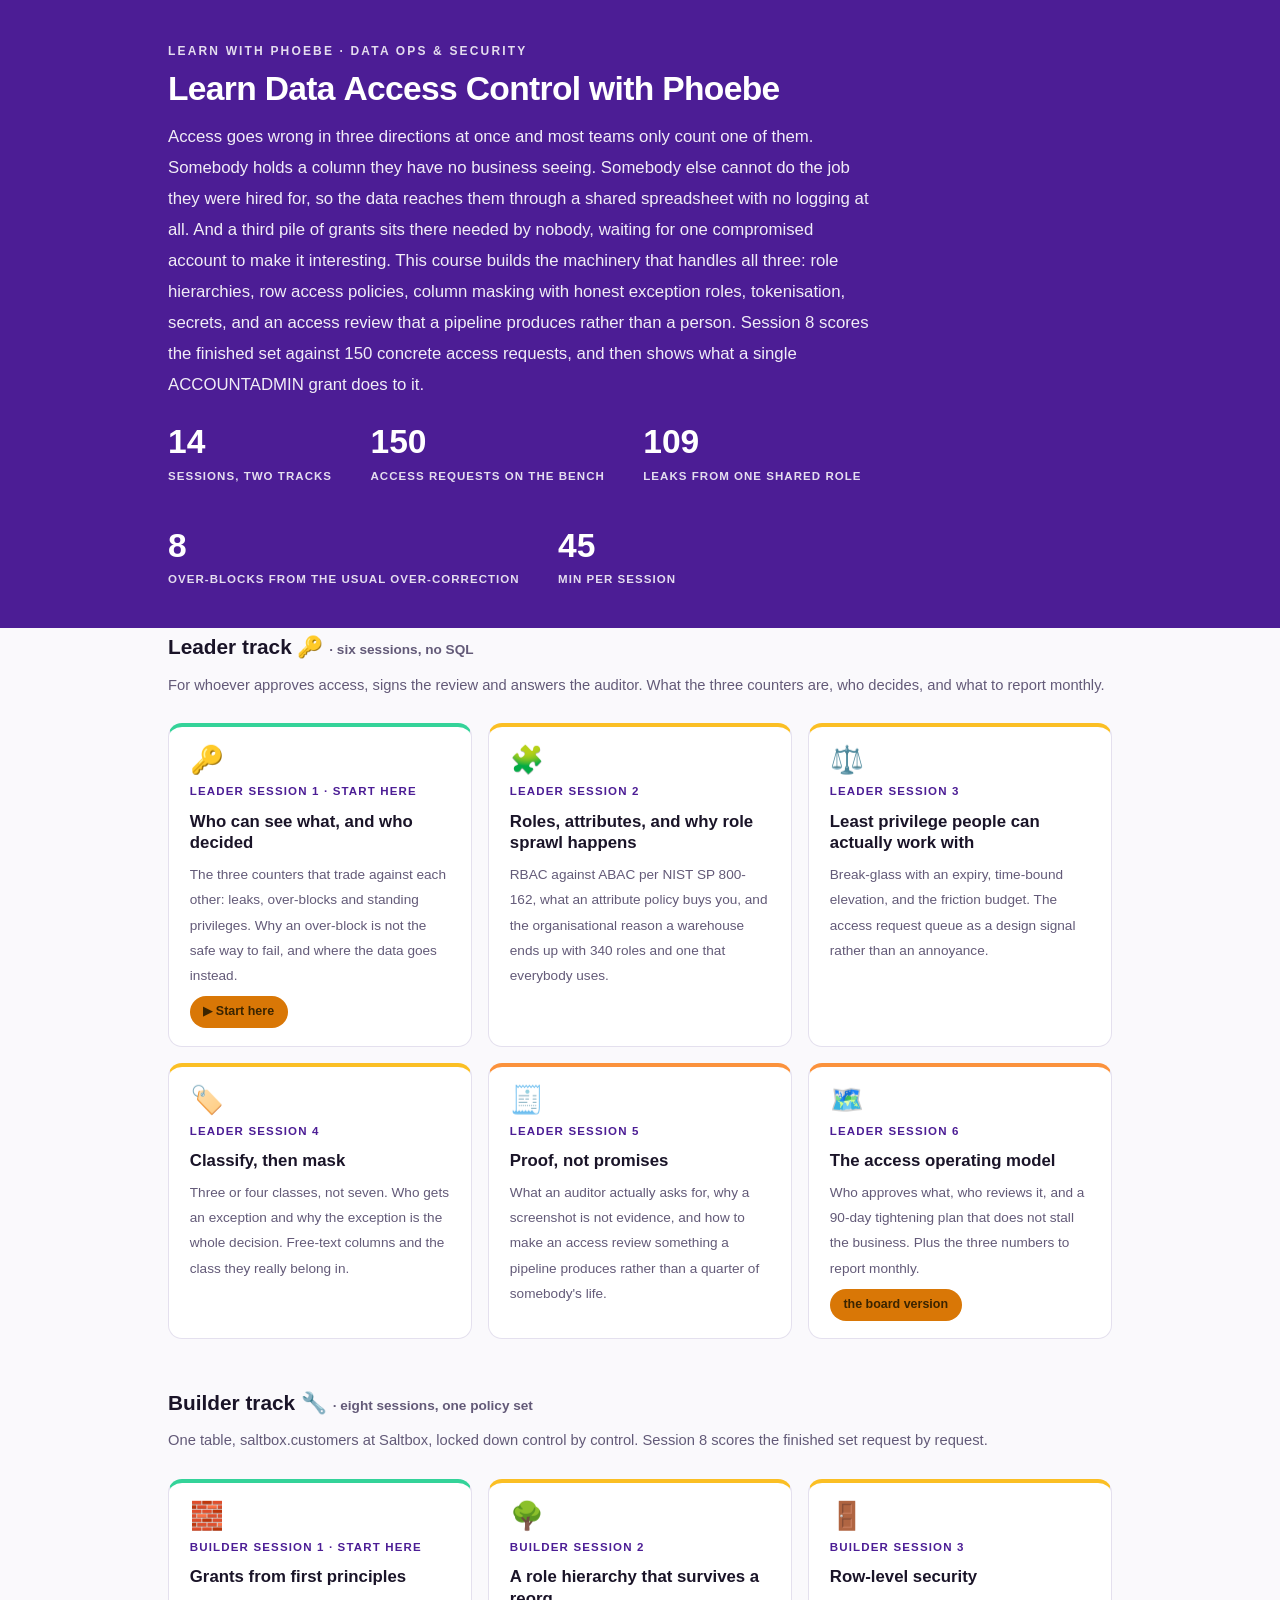
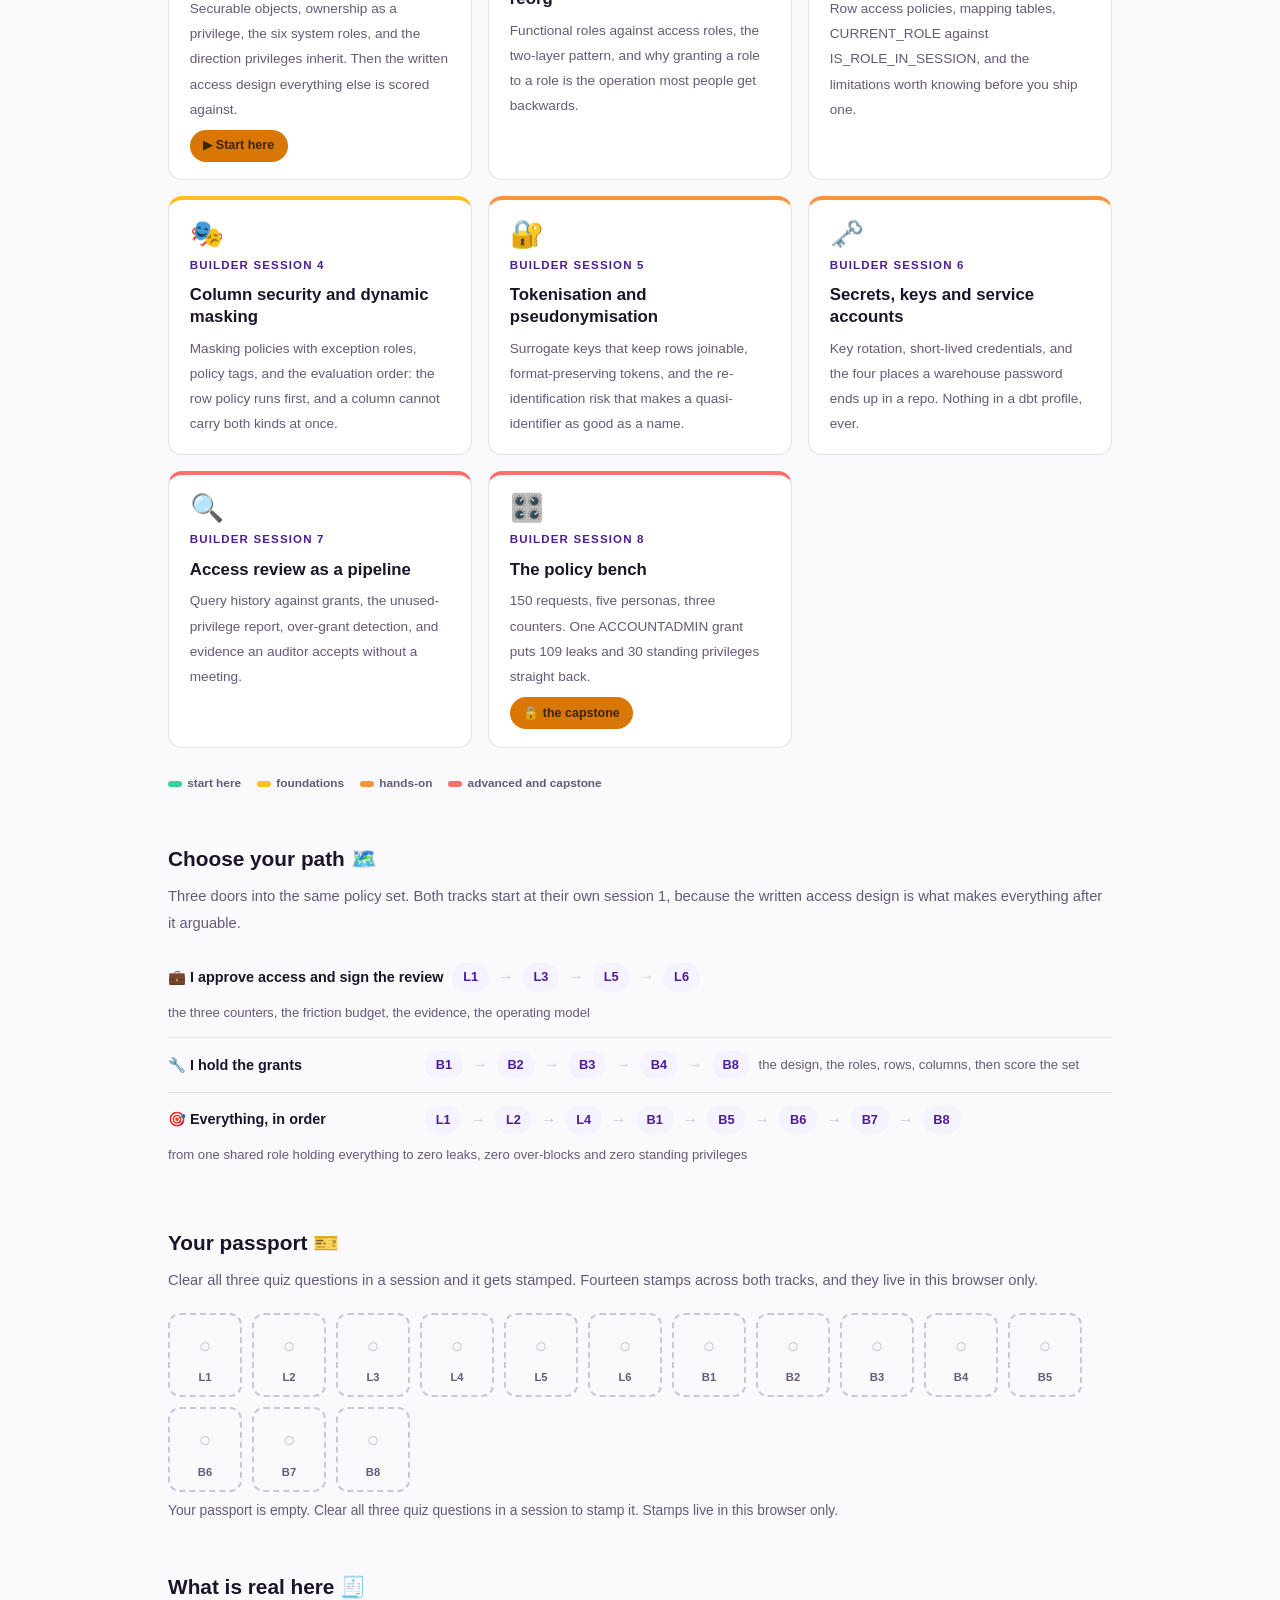
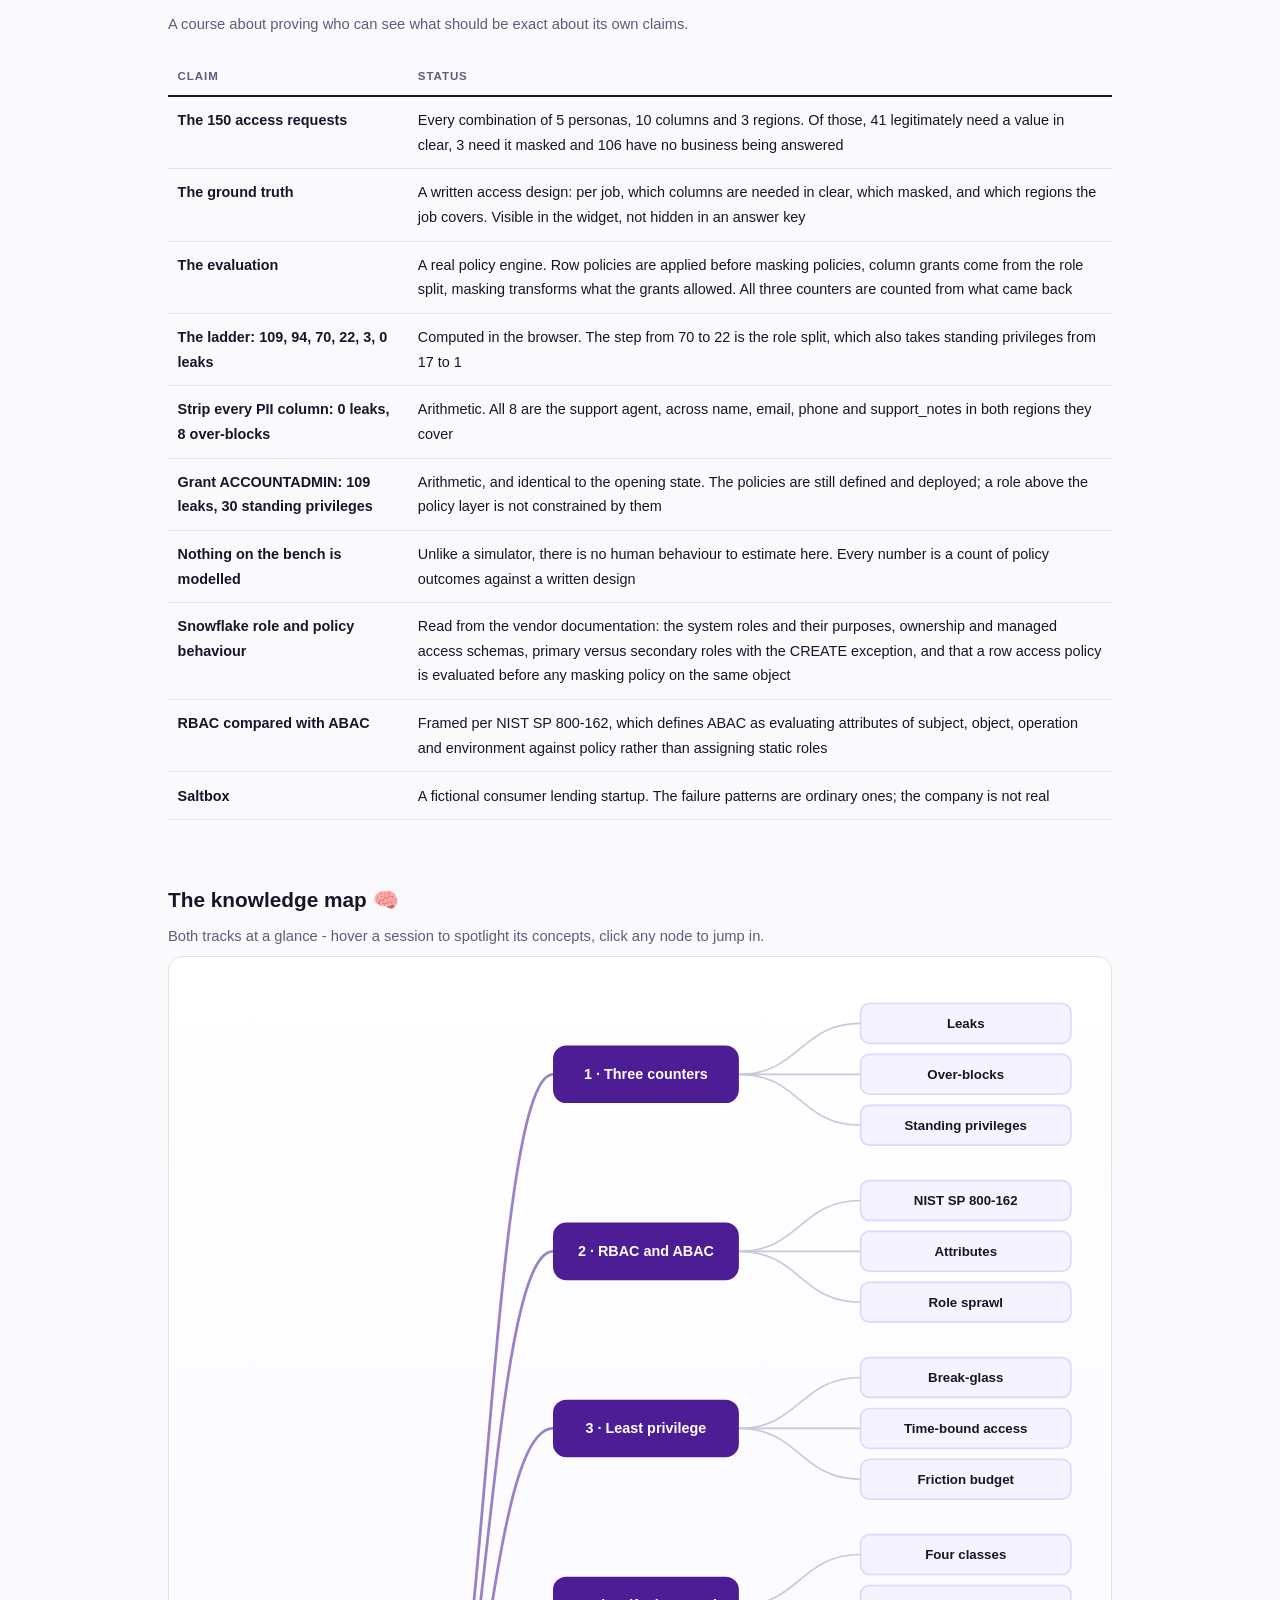
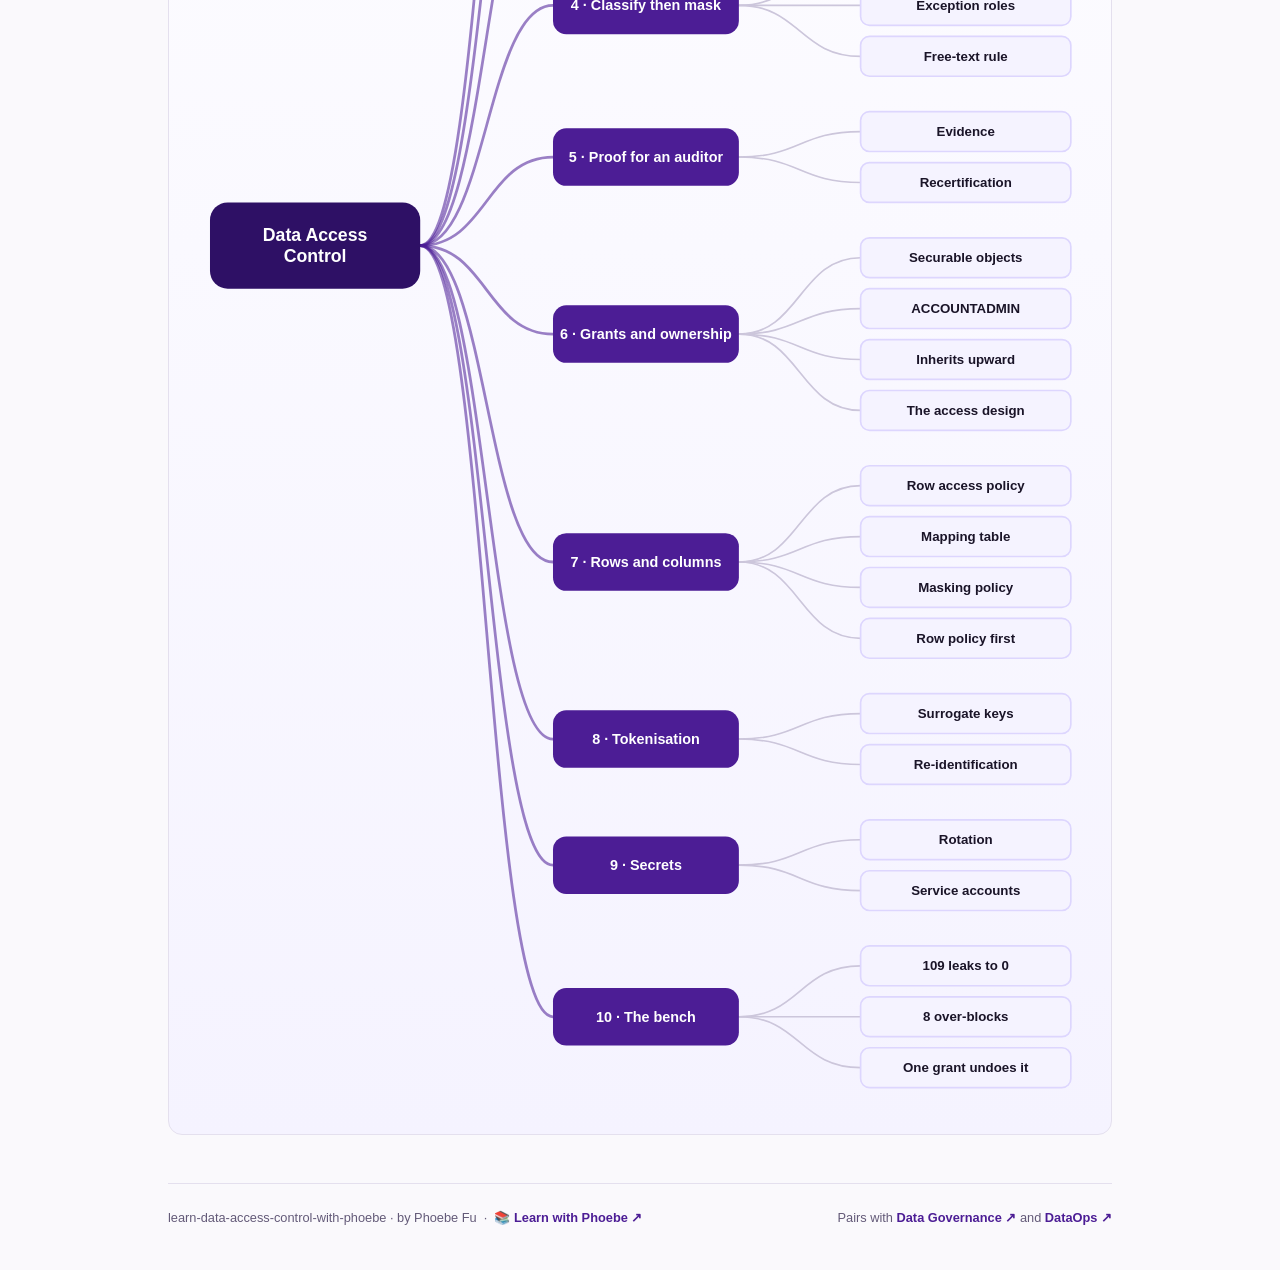
==== index.html @ 59d6ed84 "Landing page: remove the internal source-map path from the footer The landing page is the course's p" ====
<!DOCTYPE html>
<html lang="en">
<head>
<meta charset="UTF-8">
<meta name="viewport" content="width=device-width, initial-scale=1.0">
<!-- social:start -->
<meta name="description" content="Fourteen sessions on who can see what in a warehouse: roles, row and column policies, masking, secrets and access review, scored against 150 real access requests. Free, by Phoebe Fu.">
<meta property="og:type" content="website">
<meta property="og:site_name" content="Learn with Phoebe">
<meta property="og:title" content="Learn Data Access Control with Phoebe">
<meta property="og:description" content="109 leaks down to zero across five policies. Then one ACCOUNTADMIN grant puts all 109 back.">
<meta property="og:url" content="https://phoebefu6.github.io/learn-data-access-control-with-phoebe/">
<meta property="og:image" content="https://phoebefu6.github.io/learn-data-access-control-with-phoebe/assets/og-cover.png">
<meta name="twitter:card" content="summary_large_image">
<meta name="twitter:title" content="Learn Data Access Control with Phoebe">
<meta name="twitter:description" content="109 leaks down to zero across five policies. Then one ACCOUNTADMIN grant puts all 109 back.">
<meta name="twitter:image" content="https://phoebefu6.github.io/learn-data-access-control-with-phoebe/assets/og-cover.png">
<!-- social:end -->
<title>Learn Data Access Control with Phoebe</title>
<link rel="stylesheet" href="assets/style.css?v=1">
<style>

  .stats-row { display: flex; gap: 2.4rem; margin-top: 1.5rem; flex-wrap: wrap; }
  .stat b { display: block; font-size: 2.1rem; font-weight: 800; line-height: 1.05; font-variant-numeric: tabular-nums; }
  .stat span { font-size: .72rem; opacity: .85; text-transform: uppercase; letter-spacing: .09em; font-weight: 600; }

  .course-grid { display: grid; grid-template-columns: repeat(auto-fit, minmax(17rem, 1fr)); gap: 1rem; margin-top: 1.5rem; }
  .course-card {
    border: 1px solid var(--hairline);
    border-top: 4px solid var(--diff, var(--indigo));
    border-radius: var(--radius);
    padding: 1.2rem 1.3rem 1.1rem;
    display: flex;
    flex-direction: column;
    gap: .5rem;
    text-decoration: none;
    color: var(--ink);
    background: #fff;
    transition: box-shadow .15s ease, border-color .15s ease, transform .15s ease;
    position: relative;
  }
  .course-card:hover { border-color: var(--indigo-soft); border-top-color: var(--diff, var(--indigo)); box-shadow: 0 8px 28px rgba(76,29,149,.16); transform: translateY(-3px); }
  .course-card .cicon { font-size: 1.7rem; line-height: 1; }
  .course-card .cnum { font-size: .72rem; font-weight: 700; color: var(--indigo); text-transform: uppercase; letter-spacing: .1em; }
  .course-card h3 { font-size: 1.05rem; font-weight: 800; line-height: 1.3; }
  .course-card p { font-size: .85rem; color: var(--muted); flex: 1; }
  .course-card .meta { display: flex; gap: .4rem; flex-wrap: wrap; }

  .diff-legend { display: flex; gap: 1rem; margin-top: 1.6rem; font-size: .74rem; color: var(--muted); font-weight: 600; flex-wrap: wrap; }
  .diff-legend i { display: inline-block; width: .85rem; height: .35rem; border-radius: 999px; margin-right: .35rem; vertical-align: middle; }

  .paths { margin-top: 2.6rem; }
  .paths h2 { font-size: 1.3rem; font-weight: 800; margin-bottom: .3rem; }
  .paths .plede { color: var(--muted); font-size: .92rem; margin-bottom: .8rem; }
  .path { display: flex; gap: .55rem; align-items: center; padding: .75rem 0; border-bottom: .5px solid var(--hairline); flex-wrap: wrap; }
  .path:last-child { border-bottom: none; }
  .path b { min-width: 15.5rem; font-size: .9rem; }
  .path .pstep { background: var(--indigo-50); color: var(--indigo); border-radius: 999px; padding: .16rem .68rem; font-weight: 700; font-size: .8rem; text-decoration: none; transition: all .12s ease; }
  .path .pstep:hover { background: var(--indigo); color: #fff; }
  .path .parr { color: var(--faint); font-weight: 700; }

  .mm-section { margin-top: 1.6rem; }
  .mm-section h2 { font-size: 1.3rem; font-weight: 800; margin-bottom: .2rem; }
  .mm-section .mm-lede { color: var(--muted); font-size: .92rem; margin-bottom: .4rem; }
  .mm-wrap { border: 1px solid var(--hairline); border-radius: var(--radius); background: linear-gradient(180deg,#fff,#F5F3FF); padding: .6rem; overflow-x: auto; }
  .mm-svg { width: 100%; height: auto; display: block; max-width: 60rem; margin: 0 auto; min-width: 34rem; }
  .mm-link { cursor: pointer; text-decoration: none; }
  .mm-node rect { transition: opacity .15s ease, filter .15s ease; }
  .mm-node text { pointer-events: none; }
  .mm-link:hover .mm-node rect { filter: brightness(1.06); }
  .mm-edge { transition: opacity .15s ease; }
</style>
</head>
<body>

<header class="masthead">
  <div class="wrap">
    <div class="eyebrow">Learn with Phoebe · Data Ops &amp; Security</div>
    <h1>Learn <span class="accent">Data Access Control</span> with Phoebe</h1>
    <p class="sub">Access goes wrong in three directions at once and most teams only count one of them. Somebody holds a column they have no business seeing. Somebody else cannot do the job they were hired for, so the data reaches them through a shared spreadsheet with no logging at all. And a third pile of grants sits there needed by nobody, waiting for one compromised account to make it interesting. This course builds the machinery that handles all three: role hierarchies, row access policies, column masking with honest exception roles, tokenisation, secrets, and an access review that a pipeline produces rather than a person. Session 8 scores the finished set against 150 concrete access requests, and then shows what a single ACCOUNTADMIN grant does to it.</p>
    <div class="stats-row">
      <div class="stat"><b data-count="14">14</b><span>sessions, two tracks</span></div>
      <div class="stat"><b data-count="150">150</b><span>access requests on the bench</span></div>
      <div class="stat"><b data-count="109">109</b><span>leaks from one shared role</span></div>
      <div class="stat"><b data-count="8">8</b><span>over-blocks from the usual over-correction</span></div>
      <div class="stat"><b data-count="45">45</b><span>min per session</span></div>
    </div>
  </div>
</header>

<main class="wrap">

  <section class="section">
    <div class="paths" style="margin-top:0">
      <h2>Leader track 🔑 <span style="font-size:.85rem;font-weight:600;color:var(--muted)">· six sessions, no SQL</span></h2>
      <p class="plede">For whoever approves access, signs the review and answers the auditor. What the three counters are, who decides, and what to report monthly.</p>
    </div>

    <div class="course-grid">
      <a class="course-card" href="courses/a1-who-can-see-what.html" style="--diff:#34D399">
        <span class="cicon">🔑</span>
        <span class="cnum">Leader session 1 · start here</span>
        <h3>Who can see what, and who decided</h3>
        <p>The three counters that trade against each other: leaks, over-blocks and standing privileges. Why an over-block is not the safe way to fail, and where the data goes instead.</p>
        <span class="meta"><span class="pill amber">▶ Start here</span></span>
      </a>
      <a class="course-card" href="courses/a2-roles-and-attributes.html" style="--diff:#FBBF24">
        <span class="cicon">🧩</span>
        <span class="cnum">Leader session 2</span>
        <h3>Roles, attributes, and why role sprawl happens</h3>
        <p>RBAC against ABAC per NIST SP 800-162, what an attribute policy buys you, and the organisational reason a warehouse ends up with 340 roles and one that everybody uses.</p>
      </a>
      <a class="course-card" href="courses/a3-least-privilege.html" style="--diff:#FBBF24">
        <span class="cicon">⚖️</span>
        <span class="cnum">Leader session 3</span>
        <h3>Least privilege people can actually work with</h3>
        <p>Break-glass with an expiry, time-bound elevation, and the friction budget. The access request queue as a design signal rather than an annoyance.</p>
      </a>
      <a class="course-card" href="courses/a4-classify-then-mask.html" style="--diff:#FBBF24">
        <span class="cicon">🏷️</span>
        <span class="cnum">Leader session 4</span>
        <h3>Classify, then mask</h3>
        <p>Three or four classes, not seven. Who gets an exception and why the exception is the whole decision. Free-text columns and the class they really belong in.</p>
      </a>
      <a class="course-card" href="courses/a5-proof-not-promises.html" style="--diff:#FB923C">
        <span class="cicon">🧾</span>
        <span class="cnum">Leader session 5</span>
        <h3>Proof, not promises</h3>
        <p>What an auditor actually asks for, why a screenshot is not evidence, and how to make an access review something a pipeline produces rather than a quarter of somebody's life.</p>
      </a>
      <a class="course-card" href="courses/a6-operating-model.html" style="--diff:#FB923C">
        <span class="cicon">🗺️</span>
        <span class="cnum">Leader session 6</span>
        <h3>The access operating model</h3>
        <p>Who approves what, who reviews it, and a 90-day tightening plan that does not stall the business. Plus the three numbers to report monthly.</p>
        <span class="meta"><span class="pill amber">the board version</span></span>
      </a>
    </div>
  </section>

  <section class="section">
    <div class="paths" style="margin-top:0">
      <h2>Builder track 🔧 <span style="font-size:.85rem;font-weight:600;color:var(--muted)">· eight sessions, one policy set</span></h2>
      <p class="plede">One table, saltbox.customers at Saltbox, locked down control by control. Session 8 scores the finished set request by request.</p>
    </div>

    <div class="course-grid">
      <a class="course-card" href="courses/b1-grants-first-principles.html" style="--diff:#34D399">
        <span class="cicon">🧱</span>
        <span class="cnum">Builder session 1 · start here</span>
        <h3>Grants from first principles</h3>
        <p>Securable objects, ownership as a privilege, the six system roles, and the direction privileges inherit. Then the written access design everything else is scored against.</p>
        <span class="meta"><span class="pill amber">▶ Start here</span></span>
      </a>
      <a class="course-card" href="courses/b2-role-hierarchy.html" style="--diff:#FBBF24">
        <span class="cicon">🌳</span>
        <span class="cnum">Builder session 2</span>
        <h3>A role hierarchy that survives a reorg</h3>
        <p>Functional roles against access roles, the two-layer pattern, and why granting a role to a role is the operation most people get backwards.</p>
      </a>
      <a class="course-card" href="courses/b3-row-level-security.html" style="--diff:#FBBF24">
        <span class="cicon">🚪</span>
        <span class="cnum">Builder session 3</span>
        <h3>Row-level security</h3>
        <p>Row access policies, mapping tables, CURRENT_ROLE against IS_ROLE_IN_SESSION, and the limitations worth knowing before you ship one.</p>
      </a>
      <a class="course-card" href="courses/b4-column-security-masking.html" style="--diff:#FBBF24">
        <span class="cicon">🎭</span>
        <span class="cnum">Builder session 4</span>
        <h3>Column security and dynamic masking</h3>
        <p>Masking policies with exception roles, policy tags, and the evaluation order: the row policy runs first, and a column cannot carry both kinds at once.</p>
      </a>
      <a class="course-card" href="courses/b5-tokenization.html" style="--diff:#FB923C">
        <span class="cicon">🔐</span>
        <span class="cnum">Builder session 5</span>
        <h3>Tokenisation and pseudonymisation</h3>
        <p>Surrogate keys that keep rows joinable, format-preserving tokens, and the re-identification risk that makes a quasi-identifier as good as a name.</p>
      </a>
      <a class="course-card" href="courses/b6-secrets-and-keys.html" style="--diff:#FB923C">
        <span class="cicon">🗝️</span>
        <span class="cnum">Builder session 6</span>
        <h3>Secrets, keys and service accounts</h3>
        <p>Key rotation, short-lived credentials, and the four places a warehouse password ends up in a repo. Nothing in a dbt profile, ever.</p>
      </a>
      <a class="course-card" href="courses/b7-access-review-pipeline.html" style="--diff:#F87171">
        <span class="cicon">🔍</span>
        <span class="cnum">Builder session 7</span>
        <h3>Access review as a pipeline</h3>
        <p>Query history against grants, the unused-privilege report, over-grant detection, and evidence an auditor accepts without a meeting.</p>
      </a>
      <a class="course-card" href="courses/b8-policy-bench.html" style="--diff:#F87171">
        <span class="cicon">🎛️</span>
        <span class="cnum">Builder session 8</span>
        <h3>The policy bench</h3>
        <p>150 requests, five personas, three counters. One ACCOUNTADMIN grant puts 109 leaks and 30 standing privileges straight back.</p>
        <span class="meta"><span class="pill amber">🔒 the capstone</span></span>
      </a>
    </div>

    <div class="diff-legend">
      <span><i style="background:#34D399"></i>start here</span>
      <span><i style="background:#FBBF24"></i>foundations</span>
      <span><i style="background:#FB923C"></i>hands-on</span>
      <span><i style="background:#F87171"></i>advanced and capstone</span>
    </div>
  </section>

  <section class="section">
    <div class="paths">
      <h2>Choose your path 🗺️</h2>
      <p class="plede">Three doors into the same policy set. Both tracks start at their own session 1, because the written access design is what makes everything after it arguable.</p>
      <div class="path"><b>💼 I approve access and sign the review</b>
        <a class="pstep" href="courses/a1-who-can-see-what.html">L1</a>
        <span class="parr">→</span>
        <a class="pstep" href="courses/a3-least-privilege.html">L3</a>
        <span class="parr">→</span>
        <a class="pstep" href="courses/a5-proof-not-promises.html">L5</a>
        <span class="parr">→</span>
        <a class="pstep" href="courses/a6-operating-model.html">L6</a>
        <span style="font-size:.82rem;color:var(--muted)">the three counters, the friction budget, the evidence, the operating model</span>
      </div>
      <div class="path"><b>🔧 I hold the grants</b>
        <a class="pstep" href="courses/b1-grants-first-principles.html">B1</a>
        <span class="parr">→</span>
        <a class="pstep" href="courses/b2-role-hierarchy.html">B2</a>
        <span class="parr">→</span>
        <a class="pstep" href="courses/b3-row-level-security.html">B3</a>
        <span class="parr">→</span>
        <a class="pstep" href="courses/b4-column-security-masking.html">B4</a>
        <span class="parr">→</span>
        <a class="pstep" href="courses/b8-policy-bench.html">B8</a>
        <span style="font-size:.82rem;color:var(--muted)">the design, the roles, rows, columns, then score the set</span>
      </div>
      <div class="path"><b>🎯 Everything, in order</b>
        <a class="pstep" href="courses/a1-who-can-see-what.html">L1</a>
        <span class="parr">→</span>
        <a class="pstep" href="courses/a2-roles-and-attributes.html">L2</a>
        <span class="parr">→</span>
        <a class="pstep" href="courses/a4-classify-then-mask.html">L4</a>
        <span class="parr">→</span>
        <a class="pstep" href="courses/b1-grants-first-principles.html">B1</a>
        <span class="parr">→</span>
        <a class="pstep" href="courses/b5-tokenization.html">B5</a>
        <span class="parr">→</span>
        <a class="pstep" href="courses/b6-secrets-and-keys.html">B6</a>
        <span class="parr">→</span>
        <a class="pstep" href="courses/b7-access-review-pipeline.html">B7</a>
        <span class="parr">→</span>
        <a class="pstep" href="courses/b8-policy-bench.html">B8</a>
        <span style="font-size:.82rem;color:var(--muted)">from one shared role holding everything to zero leaks, zero over-blocks and zero standing privileges</span>
      </div>
    </div>
  </section>

  <section class="section">
    <div class="paths" style="margin-top:0">
      <h2>Your passport 🎫</h2>
      <p class="plede">Clear all three quiz questions in a session and it gets stamped. Fourteen stamps across both tracks, and they live in this browser only.</p>
    </div>
    <div class="pp-strip"></div>
  </section>

  <section class="section">
    <div class="paths" style="margin-top:0">
      <h2>What is real here 🧾</h2>
      <p class="plede">A course about proving who can see what should be exact about its own claims.</p>
    </div>
    <table class="clean">
      <tr><th>Claim</th><th>Status</th></tr>
      <tr><td>The 150 access requests</td><td>Every combination of 5 personas, 10 columns and 3 regions. Of those, 41 legitimately need a value in clear, 3 need it masked and 106 have no business being answered</td></tr>
      <tr><td>The ground truth</td><td>A written access design: per job, which columns are needed in clear, which masked, and which regions the job covers. Visible in the widget, not hidden in an answer key</td></tr>
      <tr><td>The evaluation</td><td>A real policy engine. Row policies are applied before masking policies, column grants come from the role split, masking transforms what the grants allowed. All three counters are counted from what came back</td></tr>
      <tr><td>The ladder: 109, 94, 70, 22, 3, 0 leaks</td><td>Computed in the browser. The step from 70 to 22 is the role split, which also takes standing privileges from 17 to 1</td></tr>
      <tr><td>Strip every PII column: 0 leaks, 8 over-blocks</td><td>Arithmetic. All 8 are the support agent, across name, email, phone and support_notes in both regions they cover</td></tr>
      <tr><td>Grant ACCOUNTADMIN: 109 leaks, 30 standing privileges</td><td>Arithmetic, and identical to the opening state. The policies are still defined and deployed; a role above the policy layer is not constrained by them</td></tr>
      <tr><td>Nothing on the bench is modelled</td><td>Unlike a simulator, there is no human behaviour to estimate here. Every number is a count of policy outcomes against a written design</td></tr>
      <tr><td>Snowflake role and policy behaviour</td><td>Read from the vendor documentation: the system roles and their purposes, ownership and managed access schemas, primary versus secondary roles with the CREATE exception, and that a row access policy is evaluated before any masking policy on the same object</td></tr>
      <tr><td>RBAC compared with ABAC</td><td>Framed per NIST SP 800-162, which defines ABAC as evaluating attributes of subject, object, operation and environment against policy rather than assigning static roles</td></tr>
      <tr><td>Saltbox</td><td>A fictional consumer lending startup. The failure patterns are ordinary ones; the company is not real</td></tr>
    </table>
  </section>

  <section class="section mm-section">
    <h2>The knowledge map 🧠</h2>
    <p class="mm-lede">Both tracks at a glance - hover a session to spotlight its concepts, click any node to jump in.</p>
    <div class="mm-wrap"><div id="mindmap"></div></div>
  </section>

  <footer class="pagefoot">
    <span>learn-data-access-control-with-phoebe · by Phoebe Fu &nbsp;·&nbsp; 📚 <a href="https://phoebefu6.github.io/learn-with-phoebe/">Learn with Phoebe ↗</a></span>
    <span>Pairs with <a href="https://phoebefu6.github.io/learn-data-governance-with-phoebe/">Data Governance ↗</a> and <a href="https://phoebefu6.github.io/learn-dataops-with-phoebe/">DataOps ↗</a></span>
  </footer>

</main>

<script>
window.MINDMAP_DATA = {
  "title": "Data Access\nControl",
  "centerColor": "#2E1065",
  "sessions": [
    {
      "label": "Three counters",
      "href": "courses/a1-who-can-see-what.html",
      "concepts": [
        {
          "label": "Leaks",
          "href": "courses/b8-policy-bench.html"
        },
        {
          "label": "Over-blocks",
          "href": "courses/b8-policy-bench.html"
        },
        {
          "label": "Standing privileges",
          "href": "courses/b7-access-review-pipeline.html"
        }
      ]
    },
    {
      "label": "RBAC and ABAC",
      "href": "courses/a2-roles-and-attributes.html",
      "concepts": [
        {
          "label": "NIST SP 800-162",
          "href": "courses/a2-roles-and-attributes.html"
        },
        {
          "label": "Attributes",
          "href": "courses/a2-roles-and-attributes.html"
        },
        {
          "label": "Role sprawl",
          "href": "courses/b2-role-hierarchy.html"
        }
      ]
    },
    {
      "label": "Least privilege",
      "href": "courses/a3-least-privilege.html",
      "concepts": [
        {
          "label": "Break-glass",
          "href": "courses/a3-least-privilege.html"
        },
        {
          "label": "Time-bound access",
          "href": "courses/a3-least-privilege.html"
        },
        {
          "label": "Friction budget",
          "href": "courses/a3-least-privilege.html"
        }
      ]
    },
    {
      "label": "Classify then mask",
      "href": "courses/a4-classify-then-mask.html",
      "concepts": [
        {
          "label": "Four classes",
          "href": "courses/a4-classify-then-mask.html"
        },
        {
          "label": "Exception roles",
          "href": "courses/b4-column-security-masking.html"
        },
        {
          "label": "Free-text rule",
          "href": "courses/a4-classify-then-mask.html"
        }
      ]
    },
    {
      "label": "Proof for an auditor",
      "href": "courses/a5-proof-not-promises.html",
      "concepts": [
        {
          "label": "Evidence",
          "href": "courses/b7-access-review-pipeline.html"
        },
        {
          "label": "Recertification",
          "href": "courses/a5-proof-not-promises.html"
        }
      ]
    },
    {
      "label": "Grants and ownership",
      "href": "courses/b1-grants-first-principles.html",
      "concepts": [
        {
          "label": "Securable objects",
          "href": "courses/b1-grants-first-principles.html"
        },
        {
          "label": "ACCOUNTADMIN",
          "href": "courses/b1-grants-first-principles.html"
        },
        {
          "label": "Inherits upward",
          "href": "courses/b2-role-hierarchy.html"
        },
        {
          "label": "The access design",
          "href": "courses/b1-grants-first-principles.html"
        }
      ]
    },
    {
      "label": "Rows and columns",
      "href": "courses/b3-row-level-security.html",
      "concepts": [
        {
          "label": "Row access policy",
          "href": "courses/b3-row-level-security.html"
        },
        {
          "label": "Mapping table",
          "href": "courses/b3-row-level-security.html"
        },
        {
          "label": "Masking policy",
          "href": "courses/b4-column-security-masking.html"
        },
        {
          "label": "Row policy first",
          "href": "courses/b4-column-security-masking.html"
        }
      ]
    },
    {
      "label": "Tokenisation",
      "href": "courses/b5-tokenization.html",
      "concepts": [
        {
          "label": "Surrogate keys",
          "href": "courses/b5-tokenization.html"
        },
        {
          "label": "Re-identification",
          "href": "courses/b5-tokenization.html"
        }
      ]
    },
    {
      "label": "Secrets",
      "href": "courses/b6-secrets-and-keys.html",
      "concepts": [
        {
          "label": "Rotation",
          "href": "courses/b6-secrets-and-keys.html"
        },
        {
          "label": "Service accounts",
          "href": "courses/b6-secrets-and-keys.html"
        }
      ]
    },
    {
      "label": "The bench",
      "href": "courses/b8-policy-bench.html",
      "concepts": [
        {
          "label": "109 leaks to 0",
          "href": "courses/b8-policy-bench.html"
        },
        {
          "label": "8 over-blocks",
          "href": "courses/b8-policy-bench.html"
        },
        {
          "label": "One grant undoes it",
          "href": "courses/b8-policy-bench.html"
        }
      ]
    }
  ]
};
</script>
<script src="assets/app.js?v=1"></script>
<script src="assets/mindmap.js?v=1"></script>
</body>
</html>
---- assets/style.css ----
/* learn-mcp-with-phoebe - editorial bold design system
   Accent: SQLite blue #4C1D95 · Ink navy #2E1065 · Flagship: amber #D97706
   (CSS var names still read --indigo/--amber; they hold SQL-blue values.) */

:root {
  --indigo: #4C1D95;
  --indigo-deep: #2E1065;
  --indigo-mid: #A78BFA;
  --indigo-soft: #DDD6FE;
  --indigo-50: #F5F3FF;
  --ink: #1A1428;
  --muted: #635A78;
  --faint: #CCC6DB;
  --hairline: #E4E0EE;
  --amber: #D97706;
  --amber-ink: #3A2400;
  --amber-50: #FFF7E6;
  --paper: #FAF9FC;
  --code-bg: #241645;
  --code-ink: #EDE9FE;
  --radius: 14px;
}

* { margin: 0; padding: 0; box-sizing: border-box; }

html { font-size: 16px; scroll-behavior: smooth; }
html.zoom-125 { font-size: 20px; }
html.zoom-150 { font-size: 24px; }

body {
  font-family: "Inter", -apple-system, BlinkMacSystemFont, "Segoe UI", Roboto, sans-serif;
  background: var(--paper);
  color: var(--ink);
  line-height: 1.85;
  font-feature-settings: "tnum";
}

.wrap { max-width: 62rem; margin: 0 auto; padding: 0 1.5rem; }

/* ---------- header band ---------- */
.masthead {
  background: var(--indigo);
  color: #fff;
  padding: 2.5rem 0 2.25rem;
}
.masthead .eyebrow {
  font-size: .75rem;
  letter-spacing: .18em;
  text-transform: uppercase;
  opacity: .85;
  font-weight: 600;
}
.masthead h1 {
  font-size: 2.1rem;
  line-height: 1.15;
  font-weight: 800;
  margin: .5rem 0 .75rem;
  letter-spacing: -.02em;
}
.masthead h1 .accent { color: inherit; }
.masthead .sub { font-size: 1.05rem; opacity: .92; max-width: 44rem; }

.chip-row { display: flex; flex-wrap: wrap; gap: .5rem; margin-top: 1.1rem; }
.chip {
  display: inline-flex;
  align-items: center;
  gap: .35rem;
  border-radius: 999px;
  padding: .25rem .8rem;
  font-size: .78rem;
  font-weight: 600;
  white-space: nowrap;
}
.chip.level { background: #fff; color: var(--indigo); }
.chip.audience { background: rgba(255,255,255,.16); color: #fff; border: 1px solid rgba(255,255,255,.35); }
.chip.time { background: var(--ink); color: #fff; font-variant-numeric: tabular-nums; }


/* ---------- toolbar ---------- */
.toolbar {
  position: sticky;
  top: 0;
  z-index: 40;
  background: rgba(255,255,255,.94);
  backdrop-filter: blur(6px);
  border-bottom: 1px solid var(--hairline);
  padding: .55rem 0;
}
.toolbar .wrap { display: flex; align-items: center; gap: .6rem; }
.toolbar .crumb { font-size: .8rem; color: var(--muted); font-weight: 600; margin-right: auto; }
.toolbar .crumb a { color: var(--indigo); text-decoration: none; }
.btn {
  border: 1px solid var(--hairline);
  background: #fff;
  color: var(--ink);
  border-radius: 999px;
  padding: .35rem .9rem;
  font-size: .78rem;
  font-weight: 600;
  cursor: pointer;
  font-family: inherit;
  transition: all .15s ease;
}
.btn:hover { border-color: var(--indigo); color: var(--indigo); }
.btn.primary { background: var(--indigo); border-color: var(--indigo); color: #fff; }
.btn.primary:hover { background: var(--indigo-deep); }

/* ---------- sections ---------- */
main { padding: 2.5rem 0 4rem; }

.section { margin-bottom: 2.8rem; }
.section-kicker { margin-bottom: 1rem; }
.section-kicker .klabel {
  display: block;
  font-size: .72rem;
  text-transform: uppercase;
  letter-spacing: .1em;
  color: var(--indigo);
  font-weight: 700;
  margin-bottom: .35rem;
}
.section-kicker h2 {
  font-size: 1.45rem;
  font-weight: 800;
  letter-spacing: -.01em;
  display: flex;
  align-items: center;
  gap: .7rem;
  flex-wrap: wrap;
}
.section-kicker .tag {
  border-radius: 999px;
  padding: .18rem .7rem;
  font-size: .7rem;
  font-weight: 700;
  text-transform: uppercase;
  letter-spacing: .08em;
}
.tag.concept { background: var(--indigo-50); color: var(--indigo); }
.tag.demo { background: var(--amber-50); color: var(--amber-ink); }
.tag.exercise { background: var(--ink); color: #fff; }

.lede { color: var(--muted); max-width: 46rem; margin-bottom: 1.4rem; line-height: 1.8; }

/* live vs self-study markers on cards */
.mode {
  font-size: .64rem;
  font-weight: 700;
  text-transform: uppercase;
  letter-spacing: .07em;
  padding: .14rem .6rem;
  border-radius: 999px;
  flex: none;
}
.mode.live { background: var(--indigo); color: #fff; }
.mode.self { background: #fff; color: var(--muted); border: 1px solid var(--hairline); }

/* ---------- accordions ---------- */
details.card {
  border: 1px solid var(--hairline);
  border-radius: var(--radius);
  margin-bottom: .8rem;
  overflow: hidden;
  background: #fff;
}
details.card[open] { border-color: var(--indigo-soft); box-shadow: 0 8px 28px rgba(134,25,143,.08); }
details.card summary {
  list-style: none;
  cursor: pointer;
  padding: 1rem 1.25rem;
  display: flex;
  align-items: center;
  gap: .75rem;
  font-weight: 700;
  font-size: 1.02rem;
  user-select: none;
}
details.card summary::-webkit-details-marker { display: none; }
details.card summary .dot {
  width: .6rem; height: .6rem;
  border-radius: 999px;
  background: var(--indigo);
  flex: none;
}
details.card summary .mini { margin-left: auto; font-size: .72rem; color: var(--muted); font-weight: 600; white-space: nowrap; }
details.card summary .caret { transition: transform .2s ease; color: var(--indigo); font-size: .8rem; }
details.card[open] summary .caret { transform: rotate(90deg); }
details.card .body { padding: 0 1.25rem 1.4rem; border-top: 1px solid var(--hairline); padding-top: 1.15rem; }
details.card .body p { margin-bottom: 1.05rem; max-width: 48rem; }
details.card .body p:last-child { margin-bottom: 0; }
details.card .body ul, details.card .body ol { margin: 0 0 1.1rem 1.2rem; max-width: 47rem; }
details.card .body li { margin-bottom: .65rem; }
details.card .body h4 { font-size: .95rem; font-weight: 700; margin: 1.1rem 0 .45rem; }
details.card .body h4:first-child { margin-top: 0; }

/* ---------- pills & legends ---------- */
.legend { display: flex; flex-wrap: wrap; gap: .5rem; margin: 0 0 1.2rem; }
.pill {
  display: inline-flex;
  align-items: center;
  gap: .4rem;
  border-radius: 999px;
  padding: .28rem .85rem;
  font-size: .78rem;
  font-weight: 600;
}
.pill.solid { background: var(--indigo); color: #fff; }
.pill.light { background: var(--indigo-50); color: var(--indigo); }
.pill.inkpill { background: var(--ink); color: #fff; }
.pill.amber, .pill.peach { background: var(--amber); color: var(--amber-ink); }
.pill.bare { color: var(--faint); }

/* ---------- 4D grid ---------- */
.grid-2 { display: grid; grid-template-columns: repeat(auto-fit, minmax(15rem, 1fr)); gap: .8rem; margin: .5rem 0 1rem; }
.d-card {
  border: 1px solid var(--hairline);
  border-left: 4px solid var(--indigo);
  border-radius: 10px;
  padding: 1rem 1.1rem;
}
.d-card h4 { font-size: .95rem; margin-bottom: .3rem; }
.d-card h4 .lead-letter { color: var(--indigo); }
.d-card p { font-size: .86rem; color: var(--muted); margin: 0; }

/* ---------- tables ---------- */
table.clean { width: 100%; border-collapse: collapse; font-size: .9rem; margin: .4rem 0 1rem; }
table.clean th {
  text-align: left;
  font-size: .72rem;
  text-transform: uppercase;
  letter-spacing: .08em;
  color: var(--muted);
  padding: .5rem .6rem;
  border-bottom: 2px solid var(--ink);
}
table.clean td { padding: .7rem .6rem; border-bottom: .5px solid var(--hairline); vertical-align: top; line-height: 1.7; }
table.clean td:first-child { font-weight: 600; }

/* ---------- prompt boxes ---------- */
.prompt-box {
  position: relative;
  background: var(--code-bg);
  color: var(--code-ink);
  border-radius: var(--radius);
  padding: 1.1rem 1.2rem;
  margin: 1rem 0 1.2rem;
  font-family: "SF Mono", ui-monospace, Menlo, Consolas, monospace;
  font-size: .84rem;
  line-height: 1.65;
  white-space: pre-wrap;
  word-break: break-word;
}
.prompt-box .label {
  position: absolute;
  top: -0.7rem;
  left: 1rem;
  background: var(--indigo);
  color: #fff;
  font-family: "Inter", -apple-system, sans-serif;
  font-size: .68rem;
  font-weight: 700;
  letter-spacing: .06em;
  text-transform: uppercase;
  border-radius: 999px;
  padding: .15rem .7rem;
}
.prompt-box.bad .label { background: var(--faint); color: var(--ink); }
.prompt-box.good .label { background: var(--amber); color: var(--amber-ink); }
.copy-btn {
  position: absolute;
  top: .7rem;
  right: .7rem;
  background: rgba(255,255,255,.1);
  border: 1px solid rgba(255,255,255,.25);
  color: #fff;
  border-radius: 999px;
  padding: .25rem .8rem;
  font-size: .72rem;
  font-weight: 600;
  cursor: pointer;
  font-family: "Inter", -apple-system, sans-serif;
  transition: background .15s ease;
}
.copy-btn:hover { background: rgba(255,255,255,.22); }
.copy-btn.copied { background: var(--amber); border-color: var(--amber); color: var(--amber-ink); }

/* ---------- demo steps ---------- */
.steps { counter-reset: step; margin: .6rem 0 1rem; }
.step {
  display: flex;
  gap: .9rem;
  padding: .85rem 0;
  border-bottom: .5px solid var(--hairline);
}
.step:last-child { border-bottom: none; }
.step::before {
  counter-increment: step;
  content: counter(step);
  flex: none;
  width: 1.7rem; height: 1.7rem;
  border-radius: 999px;
  background: var(--indigo-50);
  color: var(--indigo);
  font-weight: 700;
  font-size: .85rem;
  display: inline-flex;
  align-items: center;
  justify-content: center;
  margin-top: .1rem;
}
.step p { margin: 0; }

/* ---------- callouts ---------- */
.callout {
  border-radius: var(--radius);
  padding: 1rem 1.2rem;
  margin: 1rem 0;
  font-size: .92rem;
}
.callout.tip { background: var(--indigo-50); border-left: 4px solid var(--indigo); }
.callout.win { background: var(--amber-50); border-left: 4px solid var(--amber); }
.callout strong:first-child { display: block; margin-bottom: .2rem; }

.callout.example {
  background: #FFFFFF;
  border: 1px solid var(--hairline);
  border-left: 4px solid var(--amber);
  font-size: .9rem;
}
.callout.example .ex-pill {
  display: inline-block;
  background: var(--amber);
  color: var(--amber-ink);
  border-radius: 999px;
  padding: .15rem .7rem;
  font-size: .68rem;
  font-weight: 700;
  text-transform: uppercase;
  letter-spacing: .06em;
  margin-bottom: .5rem;
}
.callout.example p { margin: 0 0 .75rem; max-width: 47rem; }
.callout.example p:last-child { margin-bottom: 0; }
.callout.example ul { margin: 0 0 0 1.1rem; max-width: 46rem; }
.callout.example li { margin-bottom: .6rem; }
.callout.example li:last-child { margin-bottom: 0; }

/* ---------- zoomable figures ---------- */
figure.zoomable {
  border: 1px solid var(--hairline);
  border-radius: var(--radius);
  padding: 1.2rem;
  margin: 1rem 0 1.4rem;
  cursor: zoom-in;
  transition: box-shadow .15s ease;
  background: #fff;
}
figure.zoomable:hover { box-shadow: 0 8px 28px rgba(134,25,143,.12); }
figure.zoomable svg, figure.zoomable img { width: 100%; height: auto; display: block; }
figure.zoomable figcaption {
  margin-top: .6rem;
  font-size: .76rem;
  color: var(--muted);
  font-weight: 600;
  display: flex;
  align-items: center;
  gap: .4rem;
}

.lightbox {
  position: fixed;
  inset: 0;
  z-index: 100;
  background: rgba(17,24,39,.9);
  display: none;
  align-items: center;
  justify-content: center;
  padding: 3vh 3vw;
  cursor: zoom-out;
}
.lightbox.open { display: flex; }
.lightbox .inner {
  background: #fff;
  border-radius: var(--radius);
  padding: 2rem;
  max-width: 94vw;
  max-height: 92vh;
  overflow: auto;
}
.lightbox .inner svg, .lightbox .inner img { width: min(88vw, 70rem); height: auto; }
.lightbox .close-hint {
  position: fixed;
  top: 1rem; right: 1.4rem;
  color: #fff;
  font-size: .8rem;
  font-weight: 600;
  opacity: .8;
}

/* ---------- courses covered ---------- */
.covered { border: 1px solid var(--hairline); border-radius: var(--radius); overflow: hidden; }
.covered-row {
  display: flex;
  align-items: baseline;
  gap: .8rem;
  padding: .75rem 1.1rem;
  border-bottom: .5px solid var(--hairline);
  font-size: .9rem;
}
.covered-row:last-child { border-bottom: none; }
.covered-row .status { flex: none; }
.covered-row .name { font-weight: 600; }
.covered-row .note { margin-left: auto; color: var(--muted); font-size: .78rem; text-align: right; }

/* ---------- cheat sheet footer ---------- */
.cheat {
  background: var(--ink);
  color: #fff;
  border-radius: var(--radius);
  padding: 1.6rem 1.6rem 1.3rem;
  margin-top: 3rem;
}
.cheat h3 { font-size: 1.1rem; margin-bottom: 1rem; }
.cheat h3 span { color: var(--indigo-soft); }
.cheat .grid-2 { gap: 1rem; }
.cheat .cheat-item { border-left: 3px solid var(--indigo-mid); padding-left: .8rem; }
.cheat .cheat-item b { display: block; font-size: .85rem; color: var(--indigo-soft); }
.cheat .cheat-item span { font-size: .82rem; opacity: .85; }

footer.pagefoot {
  border-top: 1px solid var(--hairline);
  margin-top: 3rem;
  padding: 1.4rem 0 2.5rem;
  font-size: .8rem;
  color: var(--muted);
  display: flex;
  justify-content: space-between;
  flex-wrap: wrap;
  gap: .8rem;
}
footer.pagefoot a { color: var(--indigo); text-decoration: none; font-weight: 600; }

/* ---------- wayfinding: reading progress + section dots + part numbers ---------- */

#progress-bar {
  position: fixed;
  top: 0; left: 0;
  height: 3px;
  width: 0;
  background: linear-gradient(90deg, var(--indigo), var(--amber));
  z-index: 90;
}

.pagenav {
  position: fixed;
  right: 1.1rem;
  top: 50%;
  transform: translateY(-50%);
  z-index: 50;
  display: flex;
  flex-direction: column;
  gap: .55rem;
}
.pagenav a {
  width: .68rem; height: .68rem;
  border-radius: 999px;
  background: #fff;
  border: 2px solid var(--faint);
  display: block;
  position: relative;
  transition: all .15s ease;
}
.pagenav a:hover { border-color: var(--indigo); transform: scale(1.3); }
.pagenav a.active { background: var(--indigo); border-color: var(--indigo); }
.pagenav a .nlabel {
  position: absolute;
  right: 1.4rem;
  top: 50%;
  transform: translateY(-50%);
  background: var(--ink);
  color: #fff;
  font-size: .7rem;
  font-weight: 600;
  padding: .22rem .65rem;
  border-radius: 6px;
  white-space: nowrap;
  opacity: 0;
  pointer-events: none;
  transition: opacity .15s ease;
}
.pagenav a:hover .nlabel { opacity: 1; }
@media (max-width: 74rem) { .pagenav { display: none; } }

main { counter-reset: partnum -1; }
.section .section-kicker { position: relative; }
.section .section-kicker::before {
  counter-increment: partnum;
  content: counter(partnum, decimal-leading-zero);
  position: absolute;
  right: 0;
  top: -1.2rem;
  font-size: 4.4rem;
  font-weight: 800;
  color: var(--indigo-50);
  line-height: 1;
  font-variant-numeric: tabular-nums;
  pointer-events: none;
  z-index: 0;
}
.section .section-kicker > * { position: relative; z-index: 1; }

details.card summary { transition: background .15s ease; }
details.card summary:hover { background: #FAFDFE; }

/* ---------- journey strip: you are here in the series ---------- */
.journey {
  display: flex;
  align-items: center;
  gap: .45rem;
  margin-top: 1.1rem;
  flex-wrap: wrap;
}
.journey .jlabel { font-size: .7rem; font-weight: 700; text-transform: uppercase; letter-spacing: .09em; opacity: .8; margin-right: .3rem; }
.journey a {
  width: 1.7rem; height: 1.7rem;
  border-radius: 999px;
  display: inline-flex;
  align-items: center;
  justify-content: center;
  font-size: .8rem;
  font-weight: 700;
  text-decoration: none;
  color: #fff;
  border: 1.5px solid rgba(255,255,255,.45);
  transition: all .15s ease;
  font-variant-numeric: tabular-nums;
}
.journey a:hover { border-color: #fff; transform: scale(1.12); }
.journey a.here { background: #fff; color: var(--indigo); border-color: #fff; }
.journey a.dd-chip { width: auto; border-radius: 999px; padding: 0 .7rem; font-size: .72rem; }

/* ---------- check-yourself quiz ---------- */
.quiz-q {
  border: 1px solid var(--hairline);
  border-radius: var(--radius);
  padding: 1.1rem 1.25rem 1rem;
  margin-bottom: .9rem;
  background: #fff;
}
.quiz-q .qtext { font-weight: 700; margin-bottom: .7rem; }
.quiz-q .qopt {
  display: block;
  width: 100%;
  text-align: left;
  background: #fff;
  border: 1px solid var(--hairline);
  border-radius: 10px;
  padding: .6rem .9rem;
  margin-bottom: .5rem;
  font-size: .9rem;
  font-family: inherit;
  color: var(--ink);
  cursor: pointer;
  transition: all .15s ease;
}
.quiz-q .qopt:hover { border-color: var(--indigo); background: var(--indigo-50); }
.quiz-q .qopt.correct { background: var(--indigo); border-color: var(--indigo); color: #fff; font-weight: 600; }
.quiz-q .qopt.correct::after { content: "  ✓"; }
.quiz-q .qopt.wrong { background: #FEF2F2; border-color: #FCA5A5; color: #991B1B; animation: qshake .3s ease; }
.quiz-q .qopt.wrong::after { content: "  ✗ try again"; font-size: .78rem; }
.quiz-q .qopt:disabled { cursor: default; }
.quiz-q .qwhy {
  display: none;
  background: var(--amber-50);
  border-left: 4px solid var(--amber);
  border-radius: 8px;
  padding: .6rem .9rem;
  font-size: .86rem;
  margin-top: .3rem;
}
.quiz-q.answered .qwhy { display: block; }
@keyframes qshake {
  0%, 100% { transform: translateX(0); }
  25% { transform: translateX(-5px); }
  75% { transform: translateX(5px); }
}
.quiz-score { font-weight: 700; color: var(--indigo); margin-top: .4rem; }

@media (prefers-reduced-motion: reduce) {
  .quiz-q .qopt.wrong { animation: none; }
  .journey a:hover { transform: none; }
}

/* ---------- micro-interactions (react-bits inspired, vanilla) ---------- */

/* BlurText: staggered word reveal on the masthead headline */
.masthead h1 .bw {
  display: inline-block;
  opacity: 0;
  filter: blur(8px);
  transform: translateY(.35em);
  animation: bw-in .7s cubic-bezier(.22,.9,.35,1) forwards;
  animation-delay: var(--bw-delay, 0s);
}
@keyframes bw-in {
  to { opacity: 1; filter: blur(0); transform: translateY(0); }
}

/* SpotlightCard: cursor-following highlight on accordion cards */
details.card { position: relative; }
details.card::after {
  content: "";
  position: absolute;
  inset: 0;
  pointer-events: none;
  opacity: 0;
  transition: opacity .3s ease;
  background: radial-gradient(320px circle at var(--mx, 50%) var(--my, 50%), rgba(134,25,143,.09), transparent 65%);
}
details.card:hover::after { opacity: 1; }

/* ScrollReveal: sections rise in as they enter the viewport */
.js-reveal .section {
  opacity: 0;
  transform: translateY(16px);
  transition: opacity .6s ease, transform .6s cubic-bezier(.22,.9,.35,1);
}
.js-reveal .section.revealed { opacity: 1; transform: none; }

@media (prefers-reduced-motion: reduce) {
  .masthead h1 .bw { animation: none; opacity: 1; filter: none; transform: none; }
  details.card::after { display: none; }
  .js-reveal .section { opacity: 1; transform: none; transition: none; }
}

@media (max-width: 40rem) {
  .masthead h1 { font-size: 1.6rem; }
  
  .toolbar .crumb { display: none; }
}

@media print {
  .toolbar, .copy-btn { display: none; }
  details.card { border: 1px solid #ccc; }
}

/* ---------- live SQL playground (sql-live.js) ---------- */
.sqlbox {
  border: 1px solid var(--hairline);
  border-radius: var(--radius);
  background: #fff;
  overflow: hidden;
  margin: 1rem 0 1.4rem;
  box-shadow: 0 8px 28px rgba(134,25,143,.06);
}
.sql-bar {
  display: flex; align-items: center; gap: .5rem;
  padding: .5rem .8rem;
  background: var(--indigo-deep);
  color: #fff;
}
.sql-dot { width: .6rem; height: .6rem; border-radius: 999px; background: var(--amber); flex: none; }
.sql-title { font-size: .76rem; font-weight: 600; letter-spacing: .02em; opacity: .92; }
.sql-spacer { margin-left: auto; }
.sql-btn {
  border: 1px solid rgba(255,255,255,.28);
  background: rgba(255,255,255,.08);
  color: #fff;
  border-radius: 999px;
  padding: .26rem .8rem;
  font-size: .74rem; font-weight: 700; cursor: pointer;
  font-family: inherit; transition: all .14s ease; white-space: nowrap;
}
.sql-btn:hover { background: rgba(255,255,255,.2); }
.sql-btn.sql-run { background: var(--amber); color: var(--amber-ink); border-color: var(--amber); }
.sql-btn.sql-run:hover { filter: brightness(1.05); }
.sql-label {
  display: block;
  font-size: .64rem; text-transform: uppercase; letter-spacing: .09em;
  font-weight: 700; color: var(--muted);
  padding: .6rem .9rem .2rem;
}
.sql-code-wrap { border-bottom: 1px solid var(--hairline); }
.sql-code {
  width: 100%;
  border: none; outline: none; resize: vertical;
  padding: .35rem .9rem .9rem;
  font-family: "SF Mono", "JetBrains Mono", Menlo, Consolas, monospace;
  font-size: .86rem; line-height: 1.6;
  color: var(--ink); background: #fff;
  tab-size: 2;
}
.sql-out { padding: .2rem .9rem 1rem; overflow-x: auto; }
.sql-tablewrap { overflow-x: auto; }
table.sql-table { width: 100%; border-collapse: collapse; font-size: .84rem; margin: .3rem 0 .1rem; }
table.sql-table th {
  text-align: left; text-transform: uppercase; letter-spacing: .05em;
  font-size: .68rem; color: var(--indigo); font-weight: 800;
  padding: .35rem .6rem; border-bottom: 2px solid var(--indigo-50); white-space: nowrap;
}
table.sql-table td {
  padding: .32rem .6rem; border-bottom: .5px solid var(--hairline);
  font-variant-numeric: tabular-nums; white-space: nowrap;
}
table.sql-table tr:last-child td { border-bottom: none; }
.sql-null { color: var(--faint); font-style: italic; font-size: .78rem; }
.sql-note { font-size: .74rem; color: var(--muted); margin: .5rem 0 0; font-weight: 600; }
.sql-hint { font-weight: 500; font-style: italic; }
.sql-err {
  font-size: .82rem; color: #991B1B; background: #FEF2F2;
  border: 1px solid #FCA5A5; border-radius: 8px;
  padding: .55rem .75rem; margin: .4rem 0 0;
  font-family: "SF Mono", Menlo, monospace;
}
.sql-cap { font-size: .78rem; color: var(--muted); padding: 0 .9rem .8rem; }
.sqlbox.sql-had-err .sql-bar { background: #7f1d1d; }


@keyframes mcpIn { from { opacity: 0; transform: translateY(6px); } to { opacity: 1; transform: none; } }


@media (max-width: 640px) {  }


@media (max-width: 640px) {
  
  
}

/* === LWP-PATCH v2 === */
/* palette-agnostic aliases: 75 repos use --indigo/--amber, 1 uses --pine/--clay */
:root {
  --pv-accent: var(--indigo, var(--pine, #D97706));
  --pv-flag: var(--amber, var(--clay, #4C1D95));
  --pv-flag-50: var(--amber-50, var(--clay-50, #FFF7E6));
}

/* ============================================================
   v2 - readable on a phone + reading modes
   Layout only. No palette tokens are changed.
   ============================================================ */

/* --- skip link --- */
.skip-link {
  position: absolute; left: -9999px; top: 0; z-index: 200;
  background: var(--pv-accent); color: #fff;
  padding: .7rem 1.1rem; border-radius: 0 0 var(--radius) 0;
  font-weight: 700; font-size: .85rem; text-decoration: none;
}
.skip-link:focus { left: 0; }

/* --- visible keyboard focus everywhere --- */
:focus-visible {
  outline: 3px solid var(--pv-flag);
  outline-offset: 2px;
  border-radius: 4px;
}

/* --- diagrams: hold authored width, scroll instead of shrinking --- */
.figscroll { overflow-x: auto; -webkit-overflow-scrolling: touch; overscroll-behavior-x: contain; }
.figscroll::-webkit-scrollbar { height: 6px; }
.figscroll::-webkit-scrollbar-thumb { background: var(--faint); border-radius: 3px; }

/* --- tables: scroll container + sticky row label --- */
.tablescroll { overflow-x: auto; -webkit-overflow-scrolling: touch; border-radius: var(--radius); }

/* --- section contents counter --- */
.sec-meta {
  display: block; margin-top: .3rem;
  font-size: .72rem; font-weight: 700; letter-spacing: .06em;
  text-transform: uppercase; color: var(--muted);
  font-variant-numeric: tabular-nums;
}

/* --- study-mode switch --- */
.btn.mode-on { background: var(--pv-flag); border-color: var(--pv-flag); color: #fff; }

/* --- deep-linked card gets a moment of emphasis --- */
details.card.linked { border-color: var(--pv-flag); box-shadow: 0 0 0 3px var(--pv-flag-50); }

@media (max-width: 820px) {
  /* labels keep the size they were drawn at; the figure scrolls */
  figure.zoomable svg { min-width: 820px; }
  .figscroll .mm-svg, .mindmap svg { min-width: 840px; }

  table.clean { min-width: 620px; }
  table.clean th:first-child,
  table.clean td:first-child {
    position: sticky; left: 0; background: #fff;
    box-shadow: 1px 0 0 var(--hairline);
  }

  pre, .prompt-box { overflow-x: auto; }

  /* 44px tap targets */
  details.card summary { min-height: 44px; }
  .qopt { min-height: 44px; display: flex; align-items: center; padding: .7rem .9rem; }
  .toolbar .btn, .pagefoot a { min-height: 44px; display: inline-flex; align-items: center; }
}

@media (max-width: 640px) {
  /* long inline code tokens and nowrap chips are the two things that still
     forced the page sideways below 640px: let them break rather than push
     the layout. Inside the media query only - desktop is untouched. */
  :not(pre) > code, .prompt-box span, code span,
  p span, li span, td span { overflow-wrap: anywhere; word-break: break-word; }
  .chip, .syn-chip, .pill, .mode, .tag { white-space: normal; max-width: 100%; }

  
  
  .chip-row, .legend { flex-wrap: wrap; }
  .journey { flex-wrap: wrap; row-gap: .45rem; }
}

/* --- print: a session should print as a complete handout --- */
@media print {
  .pagenav, #progress-bar, .skip-link, .journey, .lightbox { display: none !important; }
  details.card > .body { display: block !important; }
  details.card, figure, table.clean, .callout { break-inside: avoid; page-break-inside: avoid; }
  figure.zoomable svg { min-width: 0; max-width: 100%; }
  .figscroll, .tablescroll { overflow: visible; }
  a[href^="http"]::after { content: " (" attr(href) ")"; font-size: .72rem; color: #555; }
}

/* swipe hint: own line, only when the diagram really does scroll */
figure.zoomable.can-scroll figcaption { flex-wrap: wrap; }
figure.zoomable.can-scroll figcaption::after {
  content: "swipe the diagram \2192";
  flex: 0 0 100%;
  margin-top: .2rem;
  font-size: .72rem;
  font-weight: 700;
  letter-spacing: .04em;
  color: var(--pv-flag);
}
/* === /LWP-PATCH === */


/* ============================================================
   LWP WIDGET KIT v1 - wipe / hotspot / tick / tryrow / stakes
   / scorecard / passport. Self-theming off the course :root.
   ============================================================ */

/* --- shared shell --------------------------------------- */
.wk {
  margin: 26px 0;
  border: 1px solid var(--hairline);
  border-radius: var(--radius);
  background: #fff;
  box-shadow: 0 2px 10px rgba(0,0,0,.03);
  overflow: hidden;
}
.wk-head {
  display: flex; align-items: center; gap: 10px;
  padding: 12px 16px;
  background: var(--indigo-50);
  border-bottom: 1px solid var(--hairline);
}
.wk-head b {
  font-size: 0.74rem; font-weight: 800; letter-spacing: .07em;
  text-transform: uppercase; color: var(--indigo-deep);
}
.wk-head .wk-hint { font-size: 0.82rem; color: var(--muted); }
.wk-body { padding: 18px 16px; }
.wk-foot {
  padding: 10px 16px; border-top: 1px dashed var(--hairline);
  font-size: 0.82rem; color: var(--muted); background: var(--paper);
}

/* --- 1. wipe: draggable before/after ------------------- */
.wipe { position: relative; user-select: none; touch-action: none; }
.wipe-panes { position: relative; overflow: hidden; border-radius: 10px; }
.wipe-a, .wipe-b { padding: 18px 20px; font-size: 0.92rem; line-height: 1.75; }
.wipe-a { background: #FEF2F2; border: 1px solid #FCA5A5; border-radius: 10px; }
.wipe-b {
  position: absolute; inset: 0;
  background: var(--indigo-50); border: 1px solid var(--indigo-soft);
  border-radius: 10px;
  clip-path: inset(0 0 0 var(--wx, 50%));
}
.wipe-a h5, .wipe-b h5 {
  margin: 0 0 8px; font-size: 0.72rem; letter-spacing: .07em;
  text-transform: uppercase; font-weight: 800;
}
.wipe-a h5 { color: #991B1B; }
.wipe-b h5 { color: var(--indigo-deep); }
.wipe-a p, .wipe-b p { margin: 0 0 6px; }
.wipe-grip {
  position: absolute; top: 0; bottom: 0; width: 3px;
  background: var(--indigo); cursor: ew-resize; z-index: 3;
  transform: translateX(-1.5px);
}
.wipe-grip::after {
  content: "⇄"; position: absolute; top: 50%; left: 50%;
  transform: translate(-50%, -50%);
  width: 30px; height: 30px; border-radius: 999px;
  background: var(--indigo); color: #fff;
  display: grid; place-items: center;
  font-size: 0.85rem; font-weight: 800;
  box-shadow: 0 3px 12px rgba(0,0,0,.22);
}
.wipe-tags { display: flex; justify-content: space-between; margin-top: 10px; }
.wipe-tags span {
  font-size: 0.7rem; font-weight: 800; letter-spacing: .06em;
  text-transform: uppercase; padding: 3px 10px; border-radius: 999px;
}
.wipe-tags .wt-a { background: #FEF2F2; color: #991B1B; }
.wipe-tags .wt-b { background: var(--indigo-50); color: var(--indigo-deep); }

/* --- 2. hotspot: pins on a mock ------------------------ */
.hotspot { position: relative; }
.hs-mock { position: relative; border-radius: 10px; overflow: hidden; }
.hs-mock svg { display: block; width: 100%; height: auto; }
.hs-pin {
  position: absolute; left: var(--x); top: var(--y);
  transform: translate(-50%, -50%);
  width: 27px; height: 27px; border-radius: 999px;
  border: 2px solid #fff; background: var(--indigo); color: #fff;
  font: 800 0.78rem/1 Inter, sans-serif;
  display: grid; place-items: center; cursor: pointer;
  box-shadow: 0 2px 9px rgba(0,0,0,.28);
  transition: transform .16s ease, background .16s ease;
  z-index: 2;
}
.hs-pin:hover { transform: translate(-50%, -50%) scale(1.18); }
.hs-pin.on { background: var(--amber); color: var(--amber-ink); }
.hs-pin::before {
  content: ""; position: absolute; inset: -7px; border-radius: 999px;
  border: 2px solid var(--indigo); opacity: 0;
}
.hs-pin.on::before { border-color: var(--amber); opacity: .55; }
.hs-caps { margin-top: 14px; display: grid; gap: 8px; }
.hs-cap {
  display: none; gap: 10px;
  padding: 12px 14px; border-radius: 10px;
  background: var(--indigo-50); border-left: 3px solid var(--indigo);
  font-size: 0.9rem; line-height: 1.7;
}
.hs-cap.on { display: flex; }
.hs-cap b {
  flex: 0 0 auto; color: var(--indigo-deep);
  font-size: 0.74rem; letter-spacing: .06em; text-transform: uppercase;
  padding-top: 2px;
}
.hs-empty { font-size: 0.86rem; color: var(--muted); font-style: italic; }

/* --- 3. tick: travelling-dot pipeline ------------------ */
.tick-rail { position: relative; padding: 26px 0 8px; }
.tick-line {
  position: absolute; left: 4%; right: 4%; top: 40px; height: 3px;
  background: var(--hairline); border-radius: 2px;
}
.tick-fill {
  position: absolute; left: 0; top: 0; height: 100%;
  background: var(--indigo); border-radius: 2px;
  width: 0; transition: width .45s cubic-bezier(.4,0,.2,1);
}
.tick-dot {
  position: absolute; top: 41.5px; left: 4%;
  width: 15px; height: 15px; border-radius: 999px;
  background: var(--amber); border: 3px solid #fff;
  box-shadow: 0 2px 9px rgba(0,0,0,.25);
  transform: translate(-50%, -50%);
  transition: left .45s cubic-bezier(.4,0,.2,1);
  z-index: 3;
}
.tick-stages { display: flex; justify-content: space-between; position: relative; }
.tick-stage { flex: 1; text-align: center; }
.tick-stage i {
  display: block; width: 13px; height: 13px; margin: 34px auto 10px;
  border-radius: 999px; background: #fff;
  border: 3px solid var(--faint); transition: border-color .3s ease;
}
.tick-stage.done i { border-color: var(--indigo); background: var(--indigo); }
.tick-stage span {
  font-size: 0.76rem; font-weight: 700; color: var(--muted);
  transition: color .3s ease;
}
.tick-stage.done span { color: var(--ink); }
.tick-controls { display: flex; gap: 8px; align-items: center; margin-top: 6px; }
.tick-btn {
  font: 700 0.8rem Inter, sans-serif; cursor: pointer;
  padding: 7px 15px; border-radius: 999px;
  border: 1px solid var(--indigo); background: var(--indigo); color: #fff;
}
.tick-btn.ghost { background: #fff; color: var(--indigo); }
.tick-btn:disabled { opacity: .4; cursor: not-allowed; }
.tick-note {
  display: none; margin-top: 12px; padding: 13px 15px;
  background: var(--paper); border-left: 3px solid var(--amber);
  border-radius: 8px; font-size: 0.9rem; line-height: 1.75;
}
.tick-note.on { display: block; }
.tick-note b { color: var(--indigo-deep); }

/* --- 4. tryrow: inline micro-try ----------------------- */
.tryrow .tr-in {
  display: flex; gap: 8px; flex-wrap: wrap;
}
.tryrow textarea, .tryrow input[type="text"] {
  flex: 1 1 260px; min-height: 44px;
  font: 400 0.9rem/1.6 ui-monospace, SFMono-Regular, Menlo, monospace;
  padding: 10px 12px; border-radius: 9px;
  border: 1px solid var(--hairline); background: var(--paper); color: var(--ink);
  resize: vertical;
}
.tryrow textarea:focus, .tryrow input:focus {
  outline: none; border-color: var(--indigo);
  box-shadow: 0 0 0 3px var(--indigo-50);
}
.tr-go {
  font: 800 0.8rem Inter, sans-serif; cursor: pointer;
  padding: 0 18px; border-radius: 9px; min-height: 44px;
  border: 1px solid var(--indigo); background: var(--indigo); color: #fff;
}
.tr-out {
  display: none; margin-top: 12px; padding: 13px 15px;
  border-radius: 9px; background: var(--indigo-50);
  border-left: 3px solid var(--indigo);
  font-size: 0.9rem; line-height: 1.7;
}
.tr-out.on { display: block; }
.tr-out.bad { background: #FEF2F2; border-left-color: #991B1B; }
.tr-metrics { display: flex; flex-wrap: wrap; gap: 18px; margin-bottom: 6px; }
.tr-metric { display: flex; flex-direction: column; }
.tr-metric b {
  font: 800 1.35rem/1.1 Inter, sans-serif;
  font-variant-numeric: tabular-nums; color: var(--indigo-deep);
}
.tr-metric span {
  font-size: 0.68rem; font-weight: 700; letter-spacing: .06em;
  text-transform: uppercase; color: var(--muted); margin-top: 3px;
}
.tr-verdict { font-weight: 700; }
.tr-verdict.ok { color: var(--indigo-deep); }
.tr-verdict.no { color: #991B1B; }

/* --- 5. stakes: live cost meter ------------------------ */
.stakes-grid { display: grid; gap: 9px; }
.stakes-grid label {
  display: flex; align-items: flex-start; gap: 10px;
  padding: 11px 13px; border-radius: 9px;
  border: 1px solid var(--hairline); background: var(--paper);
  cursor: pointer; font-size: 0.9rem; line-height: 1.65;
  transition: border-color .16s ease, background .16s ease;
}
.stakes-grid label:hover { border-color: var(--indigo-soft); }
.stakes-grid label.on { border-color: var(--indigo); background: var(--indigo-50); }
.stakes-grid label.trap.on { border-color: #991B1B; background: #FEF2F2; }
.stakes-grid input { margin-top: 4px; accent-color: var(--indigo); flex: 0 0 auto; }
.stakes-grid .sk-d {
  margin-left: auto; flex: 0 0 auto;
  font: 800 0.76rem Inter, sans-serif; font-variant-numeric: tabular-nums;
  padding: 2px 9px; border-radius: 999px;
  background: var(--indigo-50); color: var(--indigo-deep);
}
.stakes-grid label.trap .sk-d { background: #FEF2F2; color: #991B1B; }
.stakes-read {
  display: flex; align-items: baseline; gap: 12px; flex-wrap: wrap;
  margin-top: 16px; padding: 15px 17px; border-radius: 10px;
  background: var(--indigo-deep); color: #fff;
}
.stakes-read output {
  font: 800 2.1rem/1 Inter, sans-serif; font-variant-numeric: tabular-nums;
}
.stakes-read .sk-unit { font-size: 0.85rem; opacity: .82; }
.stakes-read .sk-delta {
  margin-left: auto; font-size: 0.85rem; font-weight: 700;
  padding: 4px 11px; border-radius: 999px;
  background: rgba(255,255,255,.15);
}
.stakes-read .sk-delta.good { background: var(--amber); color: var(--amber-ink); }
.stakes-read .sk-delta.bad { background: #FCA5A5; color: #7f1d1d; }

/* --- 6. scorecard: halfway self-grade ------------------ */
.scorecard .sc-row {
  display: grid; grid-template-columns: 1fr auto; gap: 10px; align-items: center;
  padding: 11px 0; border-bottom: 1px solid var(--hairline);
}
.scorecard .sc-row:last-of-type { border-bottom: 0; }
.scorecard .sc-q { font-size: 0.92rem; line-height: 1.6; }
.scorecard .sc-q em { color: var(--muted); font-style: normal; font-size: 0.84rem; display: block; }
.sc-opts { display: flex; gap: 6px; }
.sc-opts button {
  width: 34px; height: 34px; border-radius: 8px; cursor: pointer;
  border: 1px solid var(--hairline); background: #fff; color: var(--muted);
  font: 800 0.82rem Inter, sans-serif;
}
.sc-opts button.on { background: var(--indigo); border-color: var(--indigo); color: #fff; }
.sc-total {
  margin-top: 16px; padding: 15px 17px; border-radius: 10px;
  background: var(--indigo-50); border-left: 3px solid var(--indigo);
}
.sc-total b {
  font: 800 1.6rem/1 Inter, sans-serif; font-variant-numeric: tabular-nums;
  color: var(--indigo-deep); display: block; margin-bottom: 4px;
}
.sc-total span { font-size: 0.9rem; line-height: 1.7; }

/* --- 7. passport --------------------------------------- */
.pp-pill {
  display: inline-flex; align-items: center; gap: 6px;
  font: 800 0.72rem Inter, sans-serif; letter-spacing: .04em;
  padding: 5px 12px; border-radius: 999px;
  background: var(--indigo-50); color: var(--indigo-deep);
  border: 1px solid var(--indigo-soft); cursor: default;
}
.pp-pill.full { background: var(--amber); color: var(--amber-ink); border-color: var(--amber); }
.pp-strip { display: flex; gap: 10px; flex-wrap: wrap; margin: 18px 0 6px; }
.pp-stamp {
  display: flex; flex-direction: column; align-items: center; gap: 6px;
  width: 74px; padding: 12px 6px; border-radius: 12px;
  border: 2px dashed var(--faint); background: var(--paper);
  text-decoration: none; color: var(--muted);
  transition: all .18s ease;
}
.pp-stamp:hover { border-color: var(--indigo-soft); }
.pp-stamp i { font-size: 1.3rem; font-style: normal; opacity: .35; }
.pp-stamp b { font: 800 0.7rem Inter, sans-serif; }
.pp-stamp.got {
  border-style: solid; border-color: var(--indigo);
  background: var(--indigo-50); color: var(--indigo-deep);
}
.pp-stamp.got i { opacity: 1; }
.pp-note { font-size: 0.86rem; color: var(--muted); }

/* --- 8. cliffhanger ------------------------------------ */
.callout.next {
  border-left: 4px solid var(--amber); background: var(--amber-50);
}
.callout.next .nx-pill {
  display: inline-block; margin-bottom: 7px;
  font: 800 0.68rem Inter, sans-serif; letter-spacing: .07em;
  text-transform: uppercase; padding: 3px 10px; border-radius: 999px;
  background: var(--amber); color: var(--amber-ink);
}

/* --- mobile floor (desktop is the product) ------------- */
@media (max-width: 720px) {
  .wk-body { padding: 14px 12px; }
  .stakes-read output { font-size: 1.7rem; }
  .stakes-grid .sk-d { margin-left: 0; }
  .stakes-grid label { flex-wrap: wrap; }
  .scorecard .sc-row { grid-template-columns: 1fr; }
  .sc-opts { justify-content: flex-start; }
  .tick-stage span { font-size: 0.68rem; }
  .pp-stamp { width: 62px; }
}


/* ============================================================
   dh-live.js - believability, and the other axis
   ============================================================ */
#dh-live { margin: 28px 0; }
.dh-reads { display: grid; grid-template-columns: 1fr 1fr; gap: 12px; margin-bottom: 16px; }
.dh-meter { padding: 16px 18px; border-radius: var(--radius); color: #fff; transition: background .3s ease; }
.dh-meter.dh-b { background: var(--indigo-deep); }
.dh-meter.dh-t { background: var(--indigo); }
.dh-meter.dh-t.collapsed { background: #991B1B; }
.dh-big { display: block; font: 800 2.6rem/1 Inter, sans-serif; font-variant-numeric: tabular-nums; }
.dh-big.hi { color: #DDD6FE; }
.dh-big.mid { color: #fff; }
.dh-big.lo { color: #FCA5A5; }
.dh-mlab { display: block; font: 800 0.7rem Inter, sans-serif; letter-spacing: .07em;
  text-transform: uppercase; opacity: .85; margin-top: 6px; }
.dh-msub { display: block; font-size: 0.82rem; opacity: .8; margin-top: 3px; }
.dh-stage { display: grid; grid-template-columns: 260px 1fr; gap: 16px; margin-bottom: 14px; }
.dh-facewrap { border: 1px solid var(--hairline); border-radius: var(--radius);
  background: var(--paper); padding: 12px; display: grid; place-items: center; }
.dh-face { width: 100%; height: auto; max-width: 220px; }
.dh-right { min-width: 0; }
.dh-h { margin: 0 0 8px; font: 800 0.72rem Inter, sans-serif; letter-spacing: .07em;
  text-transform: uppercase; color: var(--muted); }
.dh-ta { width: 100%; font: 400 0.9rem/1.7 Inter, sans-serif; padding: 11px 13px;
  border-radius: 10px; border: 1px solid var(--hairline); background: #fff; color: var(--ink); resize: vertical; }
.dh-ta:focus { outline: none; border-color: var(--indigo); box-shadow: 0 0 0 3px var(--indigo-50); }
.dh-ctl { display: flex; gap: 10px; align-items: center; margin: 9px 0 14px; flex-wrap: wrap; }
.dh-tnote { font-size: 0.8rem; color: var(--muted); }
.dh-track { display: flex; flex-wrap: wrap; gap: 3px; }
.dh-cell { font: 700 0.66rem ui-monospace, Menlo, monospace; padding: 3px 6px; border-radius: 5px;
  background: var(--indigo-50); color: var(--indigo-deep); transition: all .1s linear; }
.dh-cell.rest { background: var(--paper); color: var(--faint); }
.dh-cell.now { background: var(--amber); color: var(--amber-ink); transform: scale(1.18); }
.dh-panel { border: 1px solid var(--hairline); border-radius: var(--radius); background: #fff; overflow: hidden; }
.dh-phead { display: flex; align-items: center; gap: 10px; flex-wrap: wrap;
  padding: 13px 16px; background: var(--indigo-50); border-bottom: 1px solid var(--hairline); }
.dh-phead b { font: 800 0.74rem Inter, sans-serif; letter-spacing: .07em; text-transform: uppercase; color: var(--indigo-deep); }
.dh-ethhead { background: var(--amber-50); border-top: 1px solid var(--hairline); }
.dh-ethhead b { color: var(--amber-ink); }
.dh-pnote { font-size: 0.82rem; color: var(--muted); }
.dh-lever { display: flex; align-items: flex-start; gap: 11px; flex-wrap: wrap;
  padding: 13px 16px; border-bottom: 1px solid var(--hairline); cursor: pointer; transition: background .16s ease; }
.dh-lever:hover { background: var(--paper); }
.dh-lever.on { background: var(--indigo-50); }
.dh-lever.dh-disc.on { background: var(--amber-50); }
.dh-lever input { margin-top: 4px; accent-color: var(--indigo); flex: 0 0 auto; }
.dh-lever.dh-disc input { accent-color: var(--amber); }
.dh-lmid { flex: 1 1 240px; min-width: 0; }
.dh-lmid b { display: block; font-size: 0.92rem; line-height: 1.5; }
.dh-why { display: block; font-size: 0.82rem; line-height: 1.65; color: var(--muted); margin-top: 3px; }
.dh-w { flex: 0 0 auto; font: 800 0.74rem Inter, sans-serif; font-variant-numeric: tabular-nums;
  padding: 3px 10px; border-radius: 999px; background: var(--indigo-50); color: var(--indigo-deep); }
.dh-w0 { background: var(--amber-50); color: var(--amber-ink); }
.dh-sess { flex: 0 0 auto; font: 700 0.66rem Inter, sans-serif; letter-spacing: .06em;
  text-transform: uppercase; padding: 3px 9px; border-radius: 999px;
  background: var(--paper); color: var(--muted); border: 1px solid var(--hairline); }
.dh-facts { display: flex; gap: 10px; align-items: center; flex-wrap: wrap; padding: 13px 16px;
  border-bottom: 1px solid var(--hairline); background: var(--paper); }
.dh-fnote { font-size: 0.8rem; color: var(--muted); }
.dh-acts { display: flex; gap: 8px; padding: 14px 16px; flex-wrap: wrap; }
.dh-btn { font: 800 0.8rem Inter, sans-serif; cursor: pointer; padding: 9px 17px;
  border-radius: 999px; border: 1px solid var(--indigo); background: var(--indigo); color: #fff; }
.dh-btn.ghost { background: #fff; color: var(--indigo); }
.dh-btn:disabled { opacity: .4; cursor: not-allowed; }
.dh-verdict { margin: 14px 0 0; padding: 13px 16px; border-radius: 10px; font-size: 0.9rem; line-height: 1.75; }
.dh-verdict.ok { background: var(--indigo-50); border-left: 3px solid var(--indigo); }
.dh-verdict.warn { background: var(--amber-50); border-left: 3px solid var(--amber); color: var(--amber-ink); }
.dh-verdict.bad { background: #FEF2F2; border-left: 3px solid #991B1B; color: #7f1d1d; }
.dh-rail { margin: 14px 0 0; padding: 13px 16px; border-radius: 10px;
  background: var(--paper); border-left: 3px solid var(--muted);
  font-size: 0.86rem; line-height: 1.75; color: var(--muted); }
.dh-rail b { color: var(--ink); }
@media (max-width: 860px) {
  .dh-stage { grid-template-columns: 1fr; }
  .dh-reads { grid-template-columns: 1fr; }
  .dh-big { font-size: 2.1rem; }
}


/* ---------- agenda bar ---------- */
/* Restored 2026-08-26. This block was missing from the aiap batch stylesheet while
   older course repos had it, so the masthead agenda rendered as run-on text.
   Band text colours are computed per palette rather than copied, because this
   batch uses much paler soft tones than the repo the block came from. */
.agenda {
  display: flex;
  border-radius: 999px;
  overflow: hidden;
  margin: 1.4rem 0 0;
  font-size: .72rem;
  font-weight: 600;
  text-align: center;
}

.agenda span { padding: .45rem .3rem; white-space: nowrap; overflow: hidden; text-overflow: ellipsis; }

.agenda .a1 { background: var(--indigo-deep); color: #fff; }
.agenda .a2 { background: var(--indigo-mid); color: var(--ink); }
.agenda .a3 { background: var(--amber); color: var(--amber-ink); }
.agenda .a4 { background: var(--indigo-soft); color: var(--ink); }


/* ---------- mono, and the warn callout ---------- */
/* Added 2026-08-26. Both were used in markup with no rule anywhere in the
   estate: .mono appeared in 126 places across this batch and in zero
   stylesheets, and .callout.warn inherited only padding and radius from the
   base .callout, which sets no background, so warnings rendered as plain
   indented paragraphs. .mono needs two rules because it is used both as a
   block footer note and as inline code. */
.mono {
  font-family: ui-monospace, SFMono-Regular, "SF Mono", Menlo, Consolas, "Liberation Mono", monospace;
  font-size: .86em;
}

p.mono { color: var(--muted); }

span.mono {
  background: var(--paper);
  border: 1px solid var(--hairline);
  border-radius: 5px;
  padding: .08em .34em;
  white-space: nowrap;
}

.callout.warn { background: #FEF2F2; border-left: 4px solid #B91C1C; }

/* ---------- heur-live: the heuristic review bench ---------- */
/* Three widgets share this block: the review bench (hb-), the severity matrix
   (sv-) and the data-contract validator (ct-). Every colour here is computed
   against this repo's own palette, not carried from the donor repo. */

.hb-wrap { border: 1px solid var(--hairline); border-radius: var(--radius); padding: 1.1rem 1.2rem; background: #fff; }
.hb-honesty { font-size: .78rem; color: var(--muted); border-left: 3px solid var(--amber); padding: .3rem .7rem; margin-bottom: .9rem; }
.hb-honesty b { color: var(--ink); }

/* the scoreboard */
.hb-board { display: flex; flex-wrap: wrap; gap: .6rem; margin: 0 0 1rem; }
.hb-tile { flex: 1 1 8.5rem; background: var(--paper); border: 1px solid var(--hairline); border-radius: 10px; padding: .55rem .7rem; }
.hb-tile .hb-k { display: block; font-size: .68rem; letter-spacing: .04em; text-transform: uppercase; color: var(--muted); font-weight: 700; }
.hb-tile .hb-v { display: block; font-size: 1.45rem; font-weight: 800; color: var(--indigo-deep); line-height: 1.25; font-variant-numeric: tabular-nums; }
.hb-tile.hb-bad .hb-v { color: #991B1B; }
.hb-tile .hb-note { display: block; font-size: .72rem; color: var(--muted); }

/* lens toggles */
.hb-lenses { display: grid; grid-template-columns: repeat(auto-fit, minmax(15rem, 1fr)); gap: .45rem; margin-bottom: .9rem; }
.hb-lens { display: grid; grid-template-columns: auto 1fr auto; gap: .5rem; align-items: baseline; padding: .5rem .6rem; border: 1px solid var(--hairline); border-radius: 10px; background: var(--paper); cursor: pointer; font-size: .85rem; }
.hb-lens:hover { border-color: var(--indigo-mid); }
.hb-lens input { accent-color: var(--indigo); margin-top: .2rem; }
.hb-lens .hb-ln { font-weight: 600; color: var(--ink); }
.hb-lens .hb-ln em { font-style: normal; font-weight: 400; color: var(--muted); display: block; font-size: .78rem; }
.hb-lens .hb-lc { font-size: .74rem; color: var(--indigo-deep); font-weight: 700; font-variant-numeric: tabular-nums; }
.hb-lens[data-on="1"] { background: var(--indigo-50); border-color: var(--indigo-mid); }
.hb-lens.hb-anti[data-on="1"] { background: #FEF2F2; border-color: #B91C1C; }
.hb-lens .hb-badge { font-size: .66rem; text-transform: uppercase; letter-spacing: .04em; font-weight: 700; color: #7F1D1D; }

/* the product under review */
.hb-stage { border: 1px solid var(--faint); border-radius: 10px; padding: .8rem; background: var(--paper); margin-bottom: .9rem; }
.hb-stage-h { display: flex; justify-content: space-between; align-items: baseline; gap: .6rem; margin-bottom: .6rem; flex-wrap: wrap; }
.hb-stage-h b { font-size: .95rem; color: var(--ink); }
.hb-stage-h span { font-size: .74rem; color: var(--muted); }
.hb-panels { display: grid; grid-template-columns: repeat(auto-fit, minmax(11rem, 1fr)); gap: .5rem; }
.hb-panel { background: #fff; border: 1px solid var(--hairline); border-radius: 8px; padding: .5rem .6rem; font-size: .8rem; position: relative; }
.hb-panel .hb-pt { font-weight: 700; color: var(--ink); font-size: .78rem; }
.hb-panel .hb-pn { font-size: 1.3rem; font-weight: 800; color: var(--indigo-deep); font-variant-numeric: tabular-nums; }
.hb-panel .hb-ps { font-size: .72rem; color: var(--muted); }
.hb-panel.hb-flagged { outline: 2px solid #B91C1C; outline-offset: 1px; }
.hb-panel.hb-false { outline: 2px dashed #9F1239; outline-offset: 1px; }
.hb-pill { position: absolute; top: -.5rem; right: -.3rem; background: #991B1B; color: #fff; border-radius: 999px; font-size: .62rem; font-weight: 700; padding: .1rem .38rem; }
.hb-panel.hb-false .hb-pill { background: #9F1239; }
.hb-scroll { max-height: 15rem; overflow-y: auto; }
.hb-tbl { width: 100%; border-collapse: collapse; font-size: .74rem; margin: .2rem 0 .35rem; }
.hb-tbl td { padding: .16rem .3rem; border-bottom: 1px solid var(--hairline); color: var(--ink); }
.hb-tbl td:last-child { color: var(--muted); }
.hb-tbl tr:last-child td { border-bottom: 0; }

/* findings list */
.hb-findings { list-style: none; padding: 0; margin: 0; }
.hb-findings li { display: grid; grid-template-columns: auto 1fr auto; gap: .5rem .7rem; align-items: baseline; padding: .45rem .1rem; border-bottom: 1px solid var(--hairline); font-size: .84rem; }
.hb-findings li:last-child { border-bottom: 0; }
.hb-sev { font-size: .68rem; font-weight: 800; border-radius: 999px; padding: .1rem .45rem; white-space: nowrap; }
.hb-s4 { background: #991B1B; color: #fff; }
.hb-s3 { background: #D97706; color: #fff; }
.hb-s2 { background: var(--amber-50); color: var(--amber-ink); }
.hb-s1 { background: var(--indigo-50); color: var(--indigo-deep); }
.hb-findings .hb-src { font-size: .72rem; color: var(--muted); white-space: nowrap; }
.hb-findings li.hb-fp { background: #FEF2F2; }
.hb-findings li.hb-fp .hb-src { color: #991B1B; }
.hb-empty { font-size: .84rem; color: var(--muted); padding: .6rem .1rem; }

/* severity matrix */
.sv-grid { display: grid; grid-template-columns: 1fr repeat(3, 5.4rem) 4rem; gap: .35rem .5rem; align-items: center; font-size: .82rem; }
.sv-grid .sv-h { font-size: .66rem; text-transform: uppercase; letter-spacing: .04em; color: var(--muted); font-weight: 700; }
.sv-grid input[type=range] { width: 100%; accent-color: var(--indigo); }
.sv-grid .sv-out { font-weight: 800; color: var(--indigo-deep); text-align: right; font-variant-numeric: tabular-nums; }
.sv-order { margin: .9rem 0 0; padding: .6rem .8rem; border-radius: 10px; background: var(--indigo-50); font-size: .85rem; }
.sv-order ol { margin: .4rem 0 0; padding-left: 1.2rem; }
.sv-order li { margin: .15rem 0; }

/* contract validator */
.ct-wrap { display: grid; grid-template-columns: 1fr 1fr; gap: .9rem; }
.ct-wrap textarea { width: 100%; min-height: 15rem; font-family: ui-monospace, SFMono-Regular, "SF Mono", Menlo, Consolas, monospace; font-size: .8rem; line-height: 1.6; border: 1px solid var(--hairline); border-radius: 10px; padding: .6rem .7rem; background: var(--code-bg); color: var(--code-ink); resize: vertical; }
.ct-out { border: 1px solid var(--hairline); border-radius: 10px; padding: .6rem .7rem; background: var(--paper); font-size: .82rem; max-height: 22rem; overflow-y: auto; }
.ct-group { margin-bottom: .7rem; }
.ct-group b { display: block; font-size: .7rem; text-transform: uppercase; letter-spacing: .04em; color: var(--muted); margin-bottom: .25rem; }
.ct-row { display: grid; grid-template-columns: auto 1fr; gap: .4rem; align-items: baseline; padding: .12rem 0; }
.ct-row .ct-m { font-weight: 700; }
.ct-pass .ct-m { color: #166534; }
.ct-fail .ct-m { color: #991B1B; }
.ct-fail { color: var(--ink); }
.ct-pass { color: var(--muted); }
.ct-tally { font-weight: 700; color: var(--indigo-deep); margin-bottom: .6rem; font-size: .9rem; }

.hb-btn { font: inherit; font-size: .82rem; font-weight: 600; border: 1px solid var(--indigo-mid); background: #fff; color: var(--indigo-deep); border-radius: 999px; padding: .35rem .9rem; cursor: pointer; }
.hb-btn:hover { background: var(--indigo-50); }
.hb-btn.hb-primary { background: var(--indigo); border-color: var(--indigo); color: #fff; }
.hb-btn.hb-primary:hover { background: var(--indigo-deep); }
.hb-ctl { display: flex; gap: .5rem; flex-wrap: wrap; align-items: center; margin: .3rem 0 .9rem; }

@media (max-width: 720px) {
  .ct-wrap { grid-template-columns: 1fr; }
  .sv-grid { grid-template-columns: 1fr 3.6rem 3.6rem 3.6rem 3rem; font-size: .76rem; }
  .hb-lenses { grid-template-columns: 1fr; }
}

/* ============================================================
   The policy bench (.pb-*) - ac-live.js
   Colours computed against THIS repo's violet palette. Leak and over-block reuse
   the estate's universal reds and the amber accent so a failure reads the same
   here as elsewhere.
   ============================================================ */

.pb-wrap { margin: 26px 0; }

.pb-reads {
  display: grid;
  grid-template-columns: repeat(auto-fit, minmax(150px, 1fr));
  gap: .7rem;
  margin: 0 0 1.1rem;
}
.pb-read {
  border: 1px solid var(--hairline);
  border-radius: var(--radius);
  padding: .8rem .9rem;
  background: var(--indigo-50);
  text-align: center;
}
.pb-read.pb-r2 { background: var(--amber-50); }
.pb-big {
  display: block;
  font: 800 1.9rem/1.1 Inter, sans-serif;
  color: var(--indigo-deep);
  font-variant-numeric: tabular-nums;
}
.pb-read.pb-r2 .pb-big { color: var(--amber-ink); }
.pb-rlab {
  display: block;
  margin-top: .25rem;
  font-size: .72rem;
  font-weight: 600;
  letter-spacing: .02em;
  text-transform: uppercase;
  color: var(--muted);
}

.pb-presets { display: flex; flex-wrap: wrap; gap: .4rem; align-items: center; margin-bottom: .9rem; }
.pb-plab {
  font-size: .72rem; font-weight: 700; text-transform: uppercase;
  letter-spacing: .04em; color: var(--muted); margin-right: .2rem;
}

.pb-policies { display: grid; gap: .45rem; margin-bottom: 1.2rem; }
.pb-pol {
  display: grid;
  grid-template-columns: 20px 108px 1fr;
  gap: .6rem;
  align-items: start;
  padding: .55rem .7rem;
  border: 1px solid var(--hairline);
  border-radius: 10px;
  background: #fff;
  cursor: pointer;
}
.pb-pol:hover { border-color: var(--indigo-mid); }
.pb-pol.pb-anti { border-left: 4px solid var(--amber); background: var(--amber-50); }
.pb-pol input { margin-top: .2rem; accent-color: var(--indigo); }
.pb-pol.pb-anti input { accent-color: var(--amber); }
.pb-fam {
  font-size: .64rem; font-weight: 800; text-transform: uppercase; letter-spacing: .04em;
  color: var(--indigo-deep); background: var(--indigo-soft);
  border-radius: 999px; padding: .18rem .35rem; text-align: center;
}
.pb-pol.pb-anti .pb-fam { color: var(--amber-ink); background: #FDE9C8; }
.pb-ptxt b { display: block; font-size: .88rem; color: var(--ink); }
.pb-pblurb { display: block; font-size: .78rem; color: var(--muted); line-height: 1.55; }

.pb-gridlab { font-size: .78rem; color: var(--muted); margin: 0 0 .4rem; }
.pb-gridwrap { overflow-x: auto; margin-bottom: .7rem; }
.pb-grid { border-collapse: collapse; font-size: .74rem; min-width: 40rem; }
.pb-grid th, .pb-grid td { border: 1px solid var(--hairline); padding: .3rem .4rem; }
.pb-grid thead th {
  background: var(--indigo-50); font-weight: 700; color: var(--ink);
  font-size: .66rem; text-align: left; white-space: nowrap;
}
.pb-colh { cursor: help; }
.pb-rowh { text-align: left; background: #fff; white-space: nowrap; cursor: help; }
.pb-rowh b { display: block; font-size: .78rem; }
.pb-regions { display: block; font-size: .66rem; color: var(--muted); }
.pb-cell {
  text-align: center; font-weight: 800; cursor: help;
  font-variant-numeric: tabular-nums; width: 2.2rem;
}
.pb-c-ok { background: var(--indigo-50); color: var(--faint); }
.pb-c-leak { background: #991B1B; color: #FEF2F2; }
.pb-c-over { background: var(--amber); color: var(--amber-ink); }

.pb-legend { display: flex; flex-wrap: wrap; gap: .9rem; margin: 0 0 1rem; }
.pb-lg { display: inline-flex; align-items: center; gap: .35rem; font-size: .75rem; color: var(--muted); }
.pb-lg i { width: 14px; height: 14px; border-radius: 4px; display: inline-block; }
.pb-lg i.pb-c-ok { background: var(--indigo-soft); }
.pb-lg i.pb-c-leak { background: #991B1B; }
.pb-lg i.pb-c-over { background: var(--amber); }

.pb-notes { display: grid; gap: .6rem; }

@media (max-width: 640px) {
  .pb-pol { grid-template-columns: 20px 1fr; }
  .pb-fam { grid-column: 2; justify-self: start; }
}
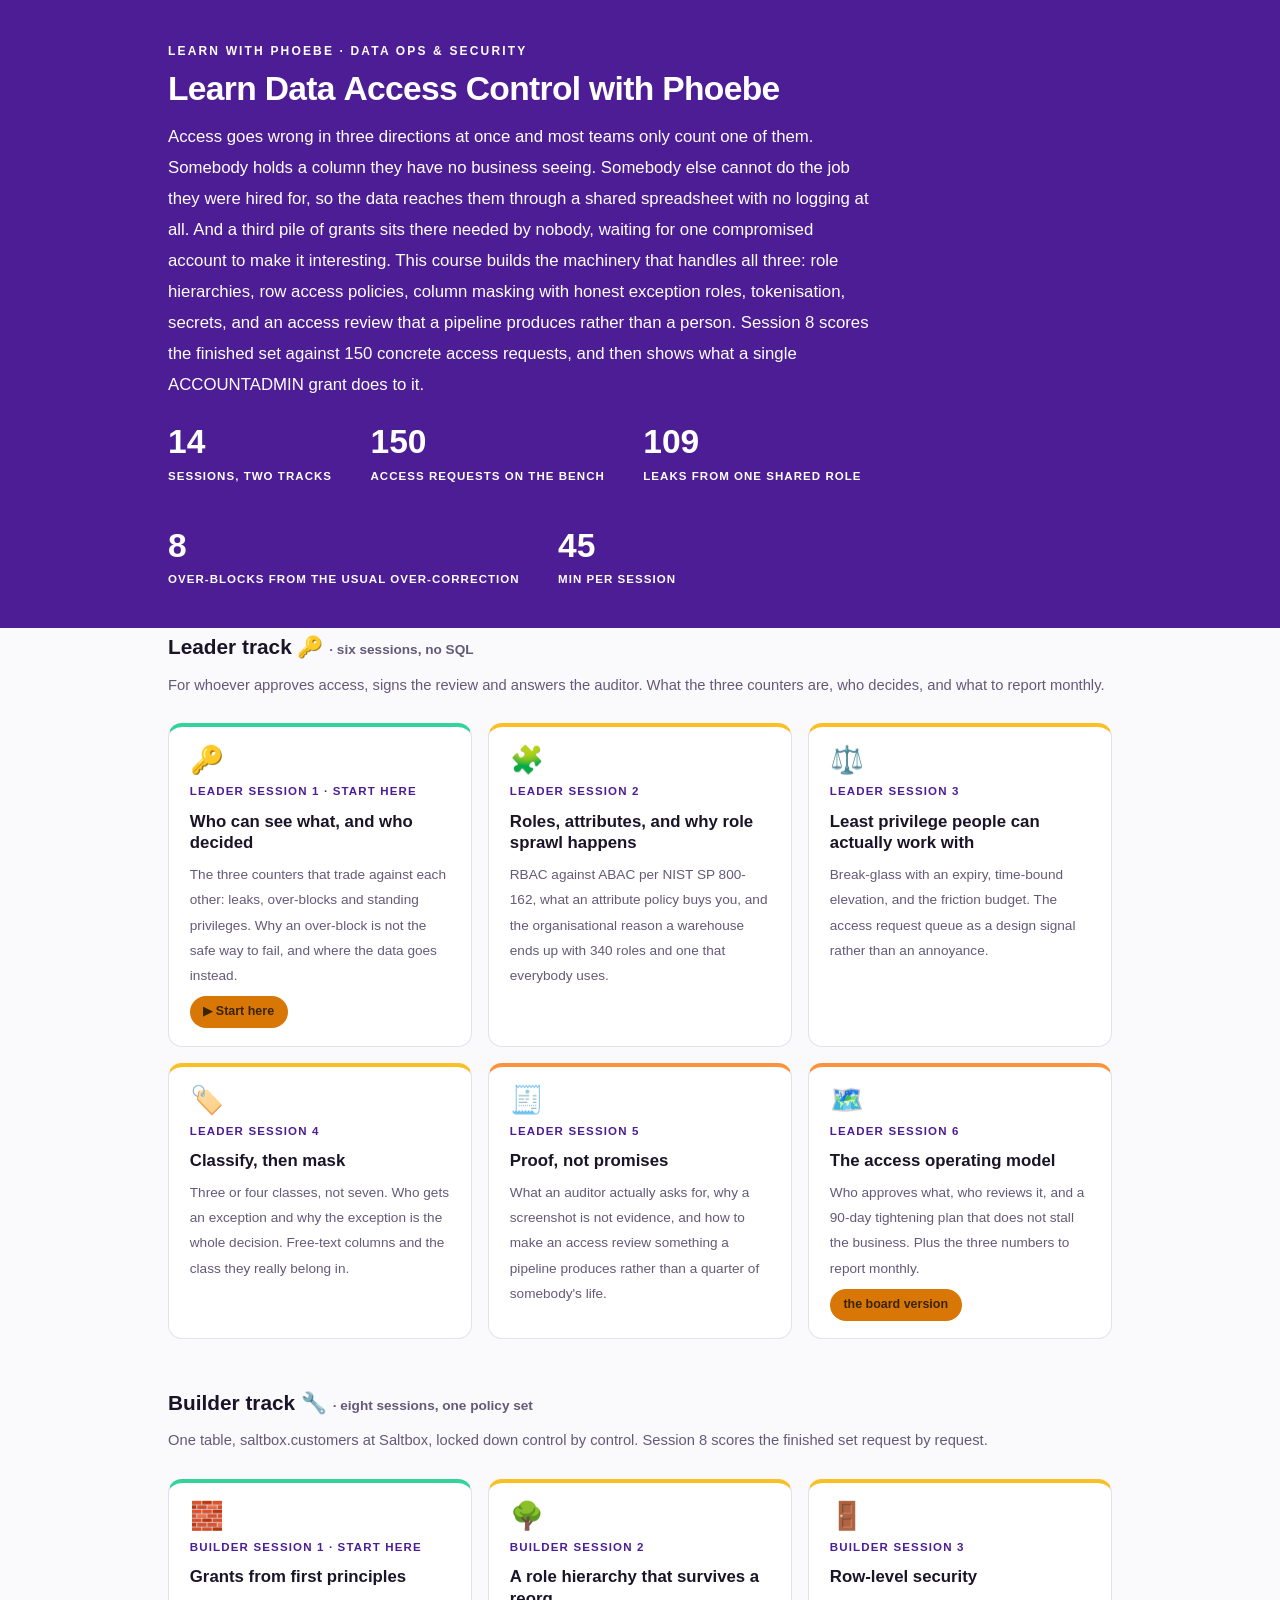
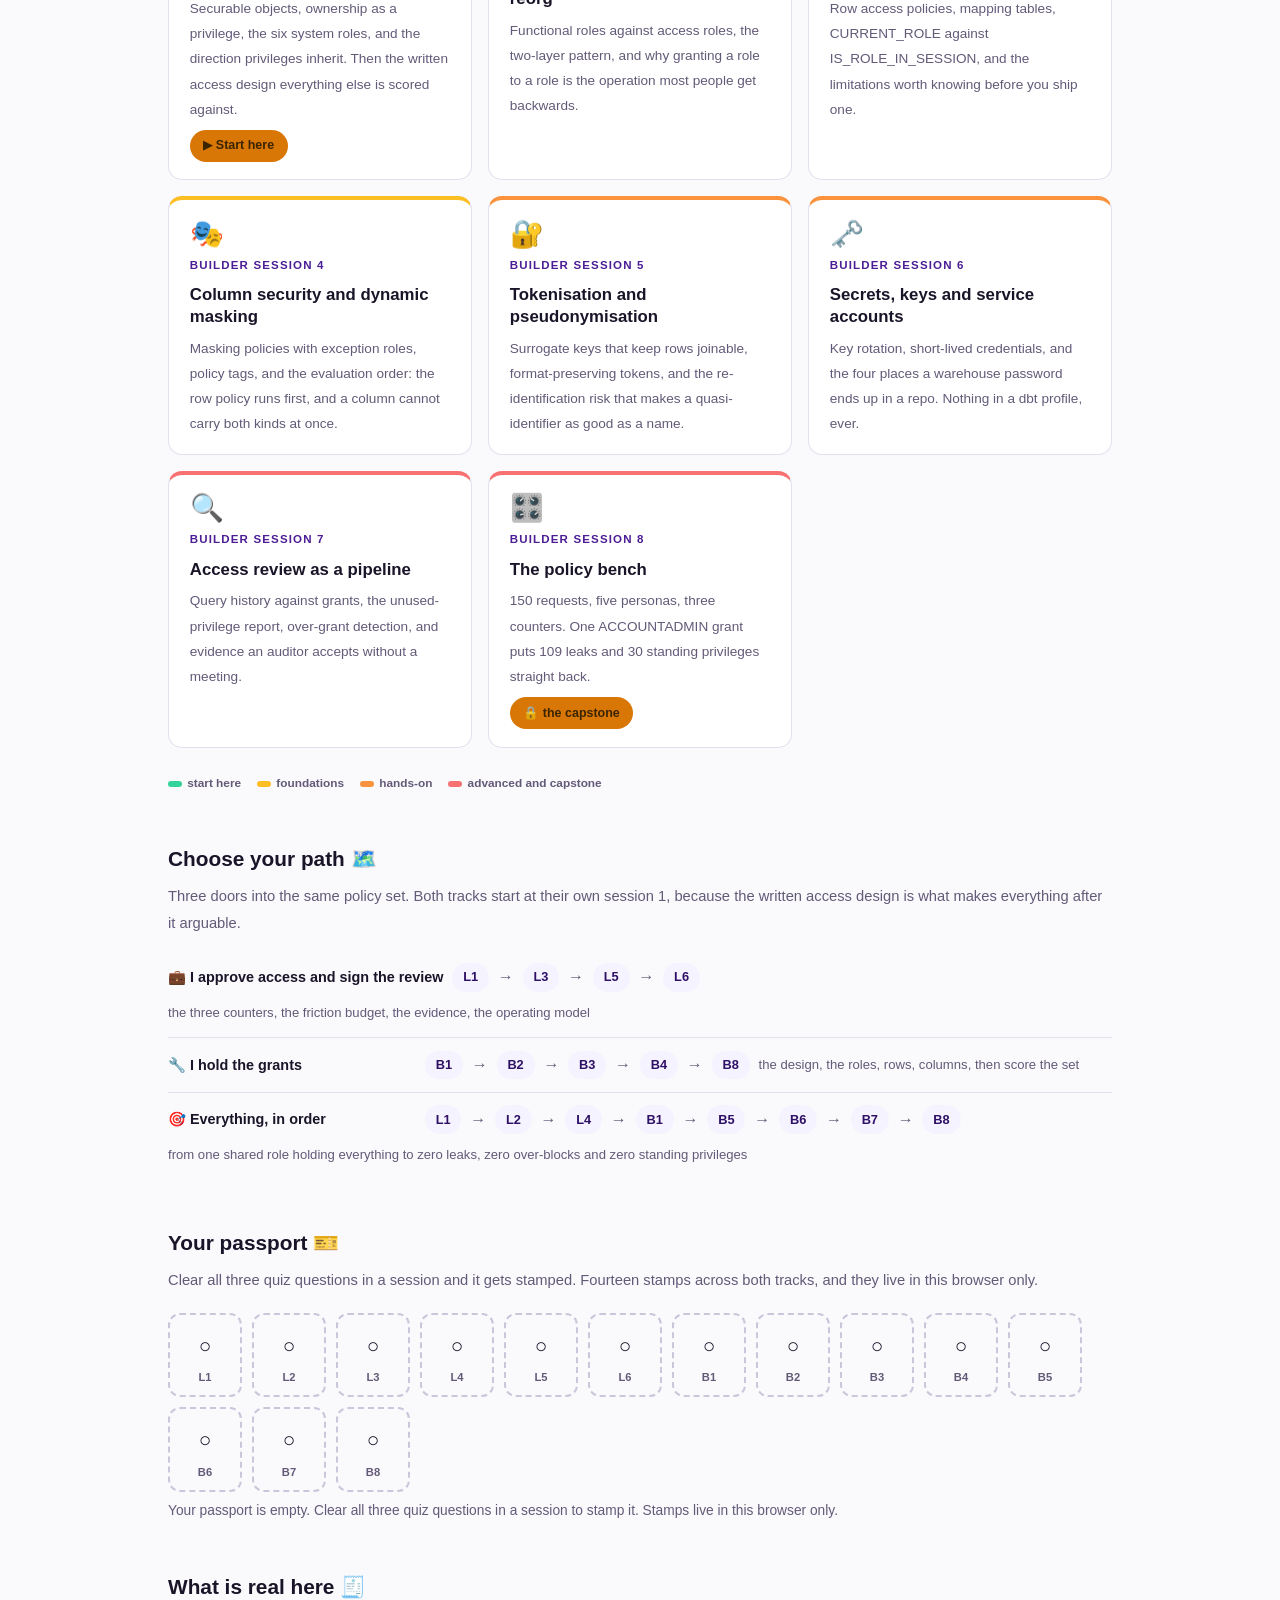
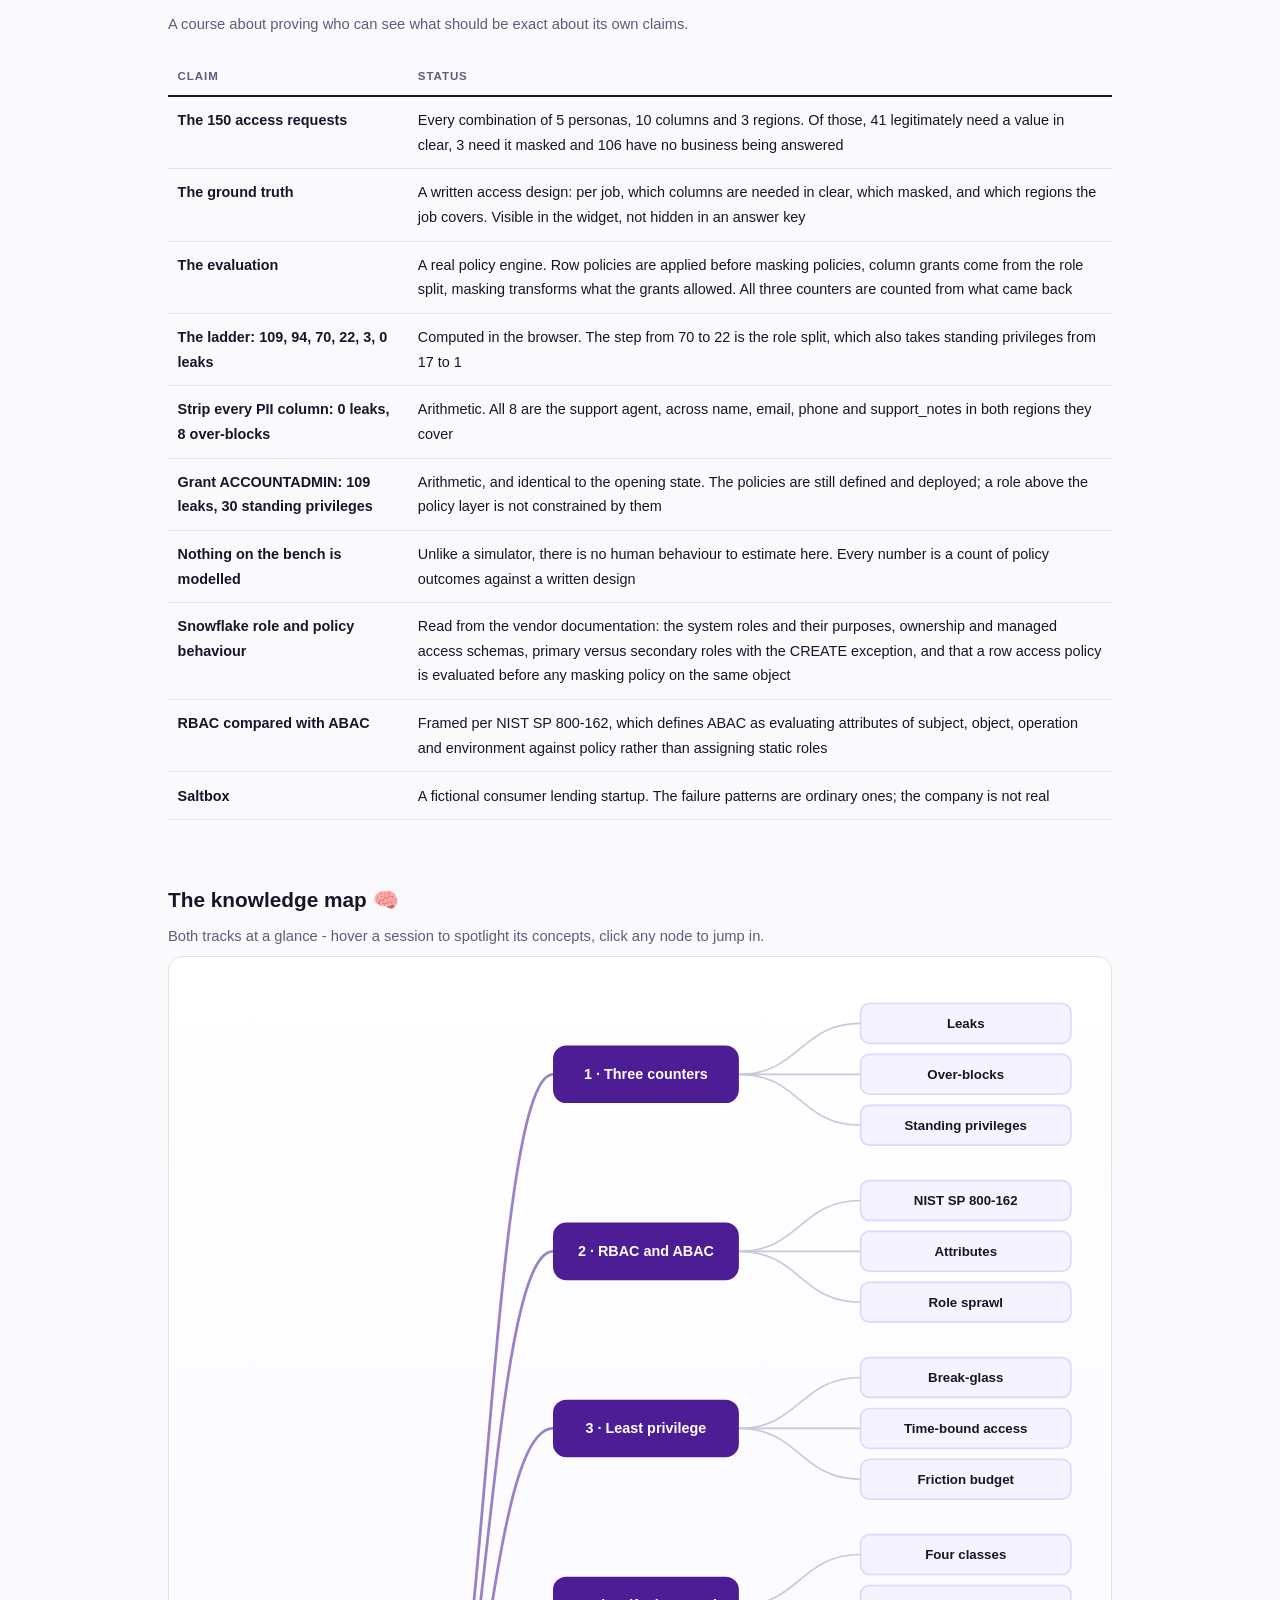
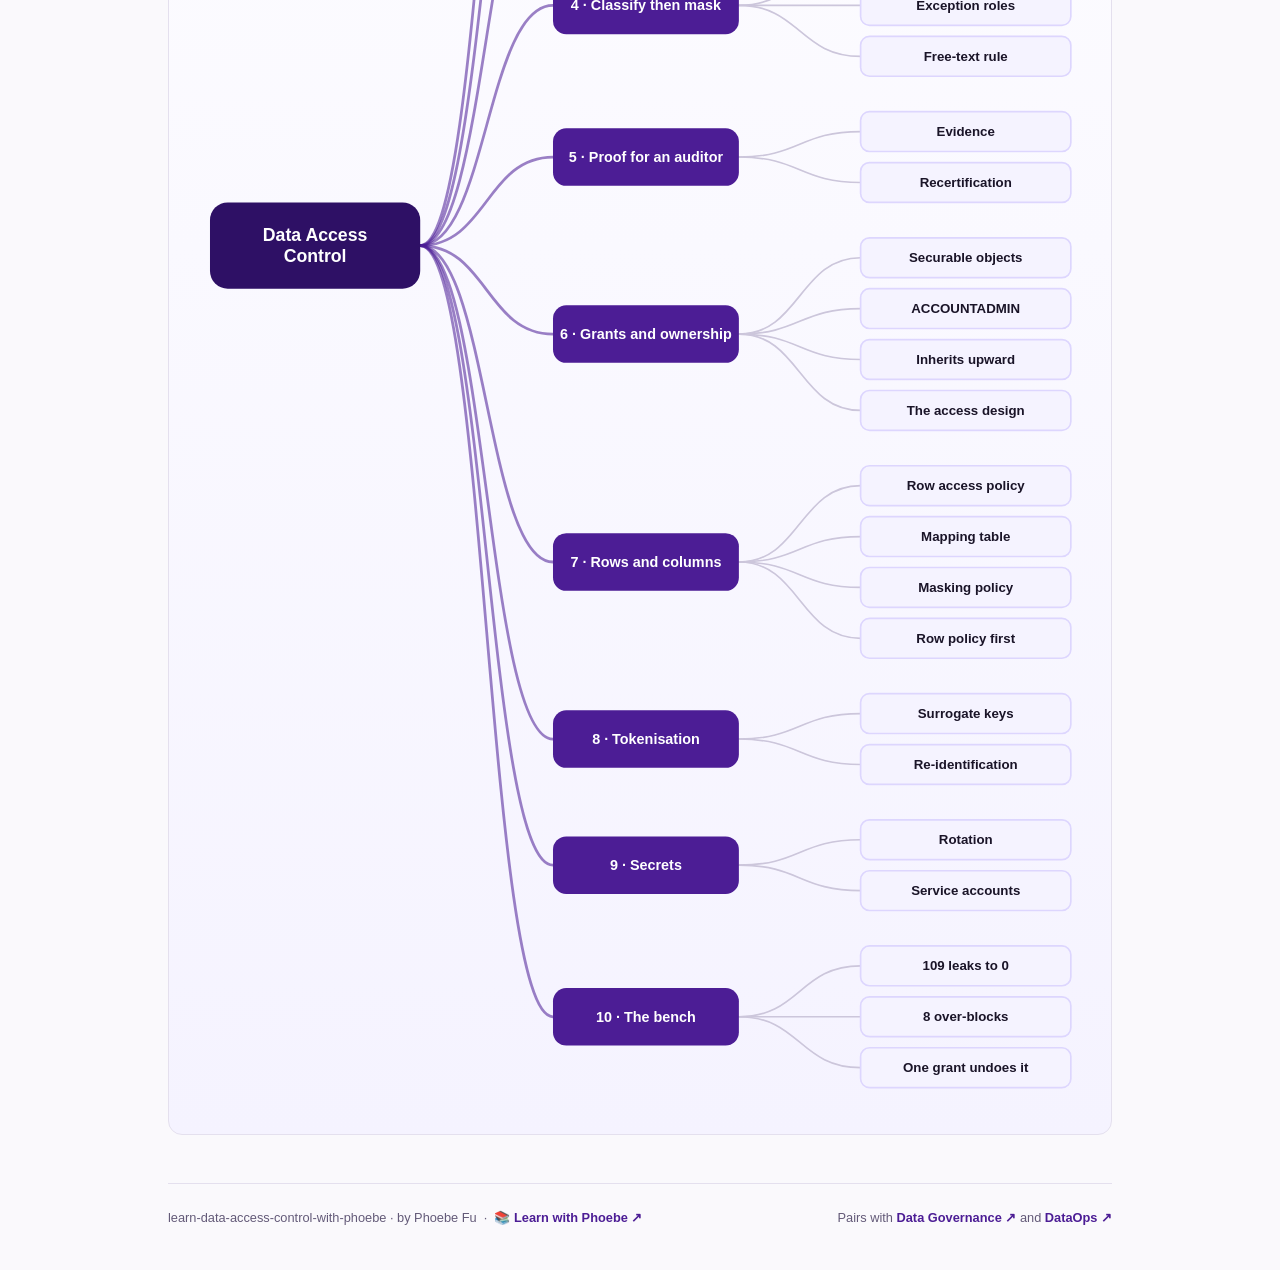
==== commit f9d8b138: "Light surfaces everywhere: lightbox, cheat panel, code boxes; contrast and phone-width fixes Every d" ====
--- a/index.html
+++ b/index.html
@@ -17,12 +17,12 @@
 <meta name="twitter:image" content="https://phoebefu6.github.io/learn-data-access-control-with-phoebe/assets/og-cover.png">
 <!-- social:end -->
 <title>Learn Data Access Control with Phoebe</title>
-<link rel="stylesheet" href="assets/style.css?v=1">
+<link rel="stylesheet" href="assets/style.css?v=21">
 <style>
 
   .stats-row { display: flex; gap: 2.4rem; margin-top: 1.5rem; flex-wrap: wrap; }
   .stat b { display: block; font-size: 2.1rem; font-weight: 800; line-height: 1.05; font-variant-numeric: tabular-nums; }
-  .stat span { font-size: .72rem; opacity: .85; text-transform: uppercase; letter-spacing: .09em; font-weight: 600; }
+  .stat span { font-size: .72rem; opacity: 1; text-transform: uppercase; letter-spacing: .09em; font-weight: 600; }
 
   .course-grid { display: grid; grid-template-columns: repeat(auto-fit, minmax(17rem, 1fr)); gap: 1rem; margin-top: 1.5rem; }
   .course-card {
@@ -55,9 +55,9 @@
   .path { display: flex; gap: .55rem; align-items: center; padding: .75rem 0; border-bottom: .5px solid var(--hairline); flex-wrap: wrap; }
   .path:last-child { border-bottom: none; }
   .path b { min-width: 15.5rem; font-size: .9rem; }
-  .path .pstep { background: var(--indigo-50); color: var(--indigo); border-radius: 999px; padding: .16rem .68rem; font-weight: 700; font-size: .8rem; text-decoration: none; transition: all .12s ease; }
+  .path .pstep { background: var(--indigo-50); color: var(--indigo-deep); border-radius: 999px; padding: .16rem .68rem; font-weight: 700; font-size: .8rem; text-decoration: none; transition: all .12s ease; }
   .path .pstep:hover { background: var(--indigo); color: #fff; }
-  .path .parr { color: var(--faint); font-weight: 700; }
+  .path .parr { color: var(--muted); font-weight: 700; }
 
   .mm-section { margin-top: 1.6rem; }
   .mm-section h2 { font-size: 1.3rem; font-weight: 800; margin-bottom: .2rem; }
@@ -477,7 +477,7 @@
   ]
 };
 </script>
-<script src="assets/app.js?v=1"></script>
+<script src="assets/app.js?v=21"></script>
 <script src="assets/mindmap.js?v=1"></script>
 </body>
 </html>
--- a/assets/style.css
+++ b/assets/style.css
@@ -3,6 +3,8 @@
    (CSS var names still read --indigo/--amber; they hold SQL-blue values.) */
 
 :root {
+  --faint-text: #75659E;
+  --fill-solid: #AC5F05;
   --indigo: #4C1D95;
   --indigo-deep: #2E1065;
   --indigo-mid: #A78BFA;
@@ -16,8 +18,8 @@
   --amber-ink: #3A2400;
   --amber-50: #FFF7E6;
   --paper: #FAF9FC;
-  --code-bg: #241645;
-  --code-ink: #EDE9FE;
+  --code-bg: #F5F3FF;
+  --code-ink: #1A1428;
   --radius: 14px;
 }
 
@@ -47,7 +49,7 @@
   font-size: .75rem;
   letter-spacing: .18em;
   text-transform: uppercase;
-  opacity: .85;
+  opacity: 1;
   font-weight: 600;
 }
 .masthead h1 {
@@ -58,7 +60,7 @@
   letter-spacing: -.02em;
 }
 .masthead h1 .accent { color: inherit; }
-.masthead .sub { font-size: 1.05rem; opacity: .92; max-width: 44rem; }
+.masthead .sub { font-size: 1.05rem; opacity: 1; max-width: 44rem; }
 
 .chip-row { display: flex; flex-wrap: wrap; gap: .5rem; margin-top: 1.1rem; }
 .chip {
@@ -72,7 +74,7 @@
   white-space: nowrap;
 }
 .chip.level { background: #fff; color: var(--indigo); }
-.chip.audience { background: rgba(255,255,255,.16); color: #fff; border: 1px solid rgba(255,255,255,.35); }
+.chip.audience { background: rgba(255,255,255,.08); color: #fff; border: 1px solid rgba(255,255,255,.35); }
 .chip.time { background: var(--ink); color: #fff; font-variant-numeric: tabular-nums; }
 
 
@@ -86,8 +88,9 @@
   border-bottom: 1px solid var(--hairline);
   padding: .55rem 0;
 }
-.toolbar .wrap { display: flex; align-items: center; gap: .6rem; }
-.toolbar .crumb { font-size: .8rem; color: var(--muted); font-weight: 600; margin-right: auto; }
+.toolbar .wrap { display: flex; align-items: center; gap: .5rem; flex-wrap: nowrap; }
+.toolbar .crumb { font-size: .8rem; color: var(--muted); font-weight: 600; margin-right: auto; min-width: 0; white-space: nowrap; overflow: hidden; text-overflow: ellipsis; }
+.toolbar .btn { white-space: nowrap; flex: none; padding: .38rem .8rem; font-size: .78rem; line-height: 1.2; }
 .toolbar .crumb a { color: var(--indigo); text-decoration: none; }
 .btn {
   border: 1px solid var(--hairline);
@@ -208,7 +211,7 @@
 .pill.light { background: var(--indigo-50); color: var(--indigo); }
 .pill.inkpill { background: var(--ink); color: #fff; }
 .pill.amber, .pill.peach { background: var(--amber); color: var(--amber-ink); }
-.pill.bare { color: var(--faint); }
+.pill.bare { color: var(--muted); }
 
 /* ---------- 4D grid ---------- */
 .grid-2 { display: grid; grid-template-columns: repeat(auto-fit, minmax(15rem, 1fr)); gap: .8rem; margin: .5rem 0 1rem; }
@@ -237,10 +240,11 @@
 table.clean td:first-child { font-weight: 600; }
 
 /* ---------- prompt boxes ---------- */
-.prompt-box {
+.prompt-box{
   position: relative;
-  background: var(--code-bg);
-  color: var(--code-ink);
+  background: #F5F3FF;
+  border: 1px solid #E4E0EE;
+  color: #1A1428;
   border-radius: var(--radius);
   padding: 1.1rem 1.2rem;
   margin: 1rem 0 1.2rem;
@@ -250,12 +254,12 @@
   white-space: pre-wrap;
   word-break: break-word;
 }
-.prompt-box .label {
+.prompt-box .label{
   position: absolute;
   top: -0.7rem;
   left: 1rem;
-  background: var(--indigo);
-  color: #fff;
+  background: #4C1D95;
+  color: #FFFFFF;
   font-family: "Inter", -apple-system, sans-serif;
   font-size: .68rem;
   font-weight: 700;
@@ -266,13 +270,13 @@
 }
 .prompt-box.bad .label { background: var(--faint); color: var(--ink); }
 .prompt-box.good .label { background: var(--amber); color: var(--amber-ink); }
-.copy-btn {
+.copy-btn{
   position: absolute;
   top: .7rem;
   right: .7rem;
-  background: rgba(255,255,255,.1);
-  border: 1px solid rgba(255,255,255,.25);
-  color: #fff;
+  background: #FFFFFF;
+  border: 1px solid #E4E0EE;
+  color: #1A1428;
   border-radius: 999px;
   padding: .25rem .8rem;
   font-size: .72rem;
@@ -281,17 +285,21 @@
   font-family: "Inter", -apple-system, sans-serif;
   transition: background .15s ease;
 }
-.copy-btn:hover { background: rgba(255,255,255,.22); }
+.copy-btn:hover { background: #E4E0EE; }
 .copy-btn.copied { background: var(--amber); border-color: var(--amber); color: var(--amber-ink); }
 
 /* ---------- demo steps ---------- */
 .steps { counter-reset: step; margin: .6rem 0 1rem; }
 .step {
-  display: flex;
-  gap: .9rem;
+  display: grid;
+  grid-template-columns: max-content minmax(0, 1fr);
+  column-gap: .9rem;
+  row-gap: .2rem;
   padding: .85rem 0;
   border-bottom: .5px solid var(--hairline);
 }
+.step > * { grid-column: 2; min-width: 0; }
+.step > .prompt-box { margin: .8rem 0 .4rem; }
 .step:last-child { border-bottom: none; }
 .step::before {
   counter-increment: step;
@@ -367,11 +375,11 @@
   gap: .4rem;
 }
 
-.lightbox {
+.lightbox{
   position: fixed;
   inset: 0;
   z-index: 100;
-  background: rgba(17,24,39,.9);
+  background: rgba(250,249,252,.97);
   display: none;
   align-items: center;
   justify-content: center;
@@ -379,8 +387,10 @@
   cursor: zoom-out;
 }
 .lightbox.open { display: flex; }
-.lightbox .inner {
+.lightbox .inner{
   background: #fff;
+  border: 1px solid #E4E0EE;
+  box-shadow: 0 10px 40px rgba(26,20,40,.14);
   border-radius: var(--radius);
   padding: 2rem;
   max-width: 94vw;
@@ -388,13 +398,12 @@
   overflow: auto;
 }
 .lightbox .inner svg, .lightbox .inner img { width: min(88vw, 70rem); height: auto; }
-.lightbox .close-hint {
+.lightbox .close-hint{
   position: fixed;
   top: 1rem; right: 1.4rem;
-  color: #fff;
+  color: #1A1428;
   font-size: .8rem;
   font-weight: 600;
-  opacity: .8;
 }
 
 /* ---------- courses covered ---------- */
@@ -413,19 +422,20 @@
 .covered-row .note { margin-left: auto; color: var(--muted); font-size: .78rem; text-align: right; }
 
 /* ---------- cheat sheet footer ---------- */
-.cheat {
-  background: var(--ink);
-  color: #fff;
+.cheat{
+  background: #F5F3FF;
+  border: 1px solid #E4E0EE;
+  color: #1A1428;
   border-radius: var(--radius);
   padding: 1.6rem 1.6rem 1.3rem;
   margin-top: 3rem;
 }
 .cheat h3 { font-size: 1.1rem; margin-bottom: 1rem; }
-.cheat h3 span { color: var(--indigo-soft); }
+.cheat h3 span { color: #4C1D95; }
 .cheat .grid-2 { gap: 1rem; }
 .cheat .cheat-item { border-left: 3px solid var(--indigo-mid); padding-left: .8rem; }
-.cheat .cheat-item b { display: block; font-size: .85rem; color: var(--indigo-soft); }
-.cheat .cheat-item span { font-size: .82rem; opacity: .85; }
+.cheat .cheat-item b { display: block; font-size: .85rem; color: #2E1065; }
+.cheat .cheat-item span { font-size: .82rem; color: #635A78; }
 
 footer.pagefoot {
   border-top: 1px solid var(--hairline);
@@ -520,7 +530,7 @@
   margin-top: 1.1rem;
   flex-wrap: wrap;
 }
-.journey .jlabel { font-size: .7rem; font-weight: 700; text-transform: uppercase; letter-spacing: .09em; opacity: .8; margin-right: .3rem; }
+.journey .jlabel { font-size: .7rem; font-weight: 700; text-transform: uppercase; letter-spacing: .09em; opacity: 1; margin-right: .3rem; }
 .journey a {
   width: 1.7rem; height: 1.7rem;
   border-radius: 999px;
@@ -795,7 +805,10 @@
   /* 44px tap targets */
   details.card summary { min-height: 44px; }
   .qopt { min-height: 44px; display: flex; align-items: center; padding: .7rem .9rem; }
-  .toolbar .btn, .pagefoot a { min-height: 44px; display: inline-flex; align-items: center; }
+  .toolbar .btn, .pagefoot a { min-height: 44px; display: inline-flex; align-items: center; justify-content: center; }
+  .toolbar .crumb, .toolbar #zoom-toggle { display: none; }
+  .toolbar .btn { flex: 1 1 0; padding: .3rem .4rem; font-size: .72rem; }
+  table.clean { display: block; overflow-x: auto; -webkit-overflow-scrolling: touch; }
 }
 
 @media (max-width: 640px) {
@@ -1115,7 +1128,7 @@
   transition: all .18s ease;
 }
 .pp-stamp:hover { border-color: var(--indigo-soft); }
-.pp-stamp i { font-size: 1.3rem; font-style: normal; opacity: .35; }
+.pp-stamp i { font-size: 1.3rem; font-style: normal; opacity: 1; }
 .pp-stamp b { font: 800 0.7rem Inter, sans-serif; }
 .pp-stamp.got {
   border-style: solid; border-color: var(--indigo);
@@ -1179,7 +1192,7 @@
 .dh-track { display: flex; flex-wrap: wrap; gap: 3px; }
 .dh-cell { font: 700 0.66rem ui-monospace, Menlo, monospace; padding: 3px 6px; border-radius: 5px;
   background: var(--indigo-50); color: var(--indigo-deep); transition: all .1s linear; }
-.dh-cell.rest { background: var(--paper); color: var(--faint); }
+.dh-cell.rest { background: var(--paper); color: var(--faint-text); }
 .dh-cell.now { background: var(--amber); color: var(--amber-ink); transform: scale(1.18); }
 .dh-panel { border: 1px solid var(--hairline); border-radius: var(--radius); background: #fff; overflow: hidden; }
 .dh-phead { display: flex; align-items: center; gap: 10px; flex-wrap: wrap;
@@ -1329,7 +1342,7 @@
 .hb-findings li:last-child { border-bottom: 0; }
 .hb-sev { font-size: .68rem; font-weight: 800; border-radius: 999px; padding: .1rem .45rem; white-space: nowrap; }
 .hb-s4 { background: #991B1B; color: #fff; }
-.hb-s3 { background: #D97706; color: #fff; }
+.hb-s3 { background: var(--fill-solid); color: #fff; }
 .hb-s2 { background: var(--amber-50); color: var(--amber-ink); }
 .hb-s1 { background: var(--indigo-50); color: var(--indigo-deep); }
 .hb-findings .hb-src { font-size: .72rem; color: var(--muted); white-space: nowrap; }
@@ -1348,7 +1361,8 @@
 
 /* contract validator */
 .ct-wrap { display: grid; grid-template-columns: 1fr 1fr; gap: .9rem; }
-.ct-wrap textarea { width: 100%; min-height: 15rem; font-family: ui-monospace, SFMono-Regular, "SF Mono", Menlo, Consolas, monospace; font-size: .8rem; line-height: 1.6; border: 1px solid var(--hairline); border-radius: 10px; padding: .6rem .7rem; background: var(--code-bg); color: var(--code-ink); resize: vertical; }
+.ct-wrap textarea{ width: 100%; min-height: 15rem; font-family: ui-monospace, SFMono-Regular, "SF Mono", Menlo, Consolas, monospace; font-size: .8rem; line-height: 1.6; border: 1px solid var(--hairline); border-radius: 10px; padding: .6rem .7rem; background: #F5F3FF;
+  border: 1px solid #E4E0EE; color: #1A1428; resize: vertical; }
 .ct-out { border: 1px solid var(--hairline); border-radius: 10px; padding: .6rem .7rem; background: var(--paper); font-size: .82rem; max-height: 22rem; overflow-y: auto; }
 .ct-group { margin-bottom: .7rem; }
 .ct-group b { display: block; font-size: .7rem; text-transform: uppercase; letter-spacing: .04em; color: var(--muted); margin-bottom: .25rem; }
@@ -1459,7 +1473,7 @@
   text-align: center; font-weight: 800; cursor: help;
   font-variant-numeric: tabular-nums; width: 2.2rem;
 }
-.pb-c-ok { background: var(--indigo-50); color: var(--faint); }
+.pb-c-ok { background: var(--indigo-50); color: var(--faint-text); }
 .pb-c-leak { background: #991B1B; color: #FEF2F2; }
 .pb-c-over { background: var(--amber); color: var(--amber-ink); }
 
@@ -1476,3 +1490,48 @@
   .pb-pol { grid-template-columns: 20px 1fr; }
   .pb-fam { grid-column: 2; justify-self: start; }
 }
+
+/* ---------- footer session nav ----------
+   .pagenav is also the fixed side-dot strip app.js builds, and that strip is
+   hidden below 74rem. The footer reuses the class, so without these overrides
+   the prev/next links render at 0x0 on every screen under 1184px. */
+.pagefoot .pagenav {
+  display: flex;
+  position: static; transform: none; right: auto; top: auto; z-index: auto;
+  flex-direction: row; align-items: center; justify-content: space-between;
+  gap: 1rem; flex-wrap: wrap; margin-top: .6rem;
+}
+.pagefoot .pagenav a {
+  width: auto; height: auto; border: 0; background: none; border-radius: 0;
+  display: inline; font-size: .85rem; font-weight: 700; color: var(--indigo);
+  text-decoration: none;
+}
+.pagefoot .pagenav a:hover { transform: none; text-decoration: underline; border-color: transparent; }
+.pagefoot .pagenav a.active { background: none; }
+.pagefoot .pagenav a .nlabel { display: none; }
+@media (max-width: 74rem) { .pagefoot .pagenav { display: flex; } }
+
+/* layout-patch-3: phone-width overflow (2026-10-10) */
+.sql-bar { flex-wrap: wrap; }
+@media (max-width: 480px) {
+  .covered-row { flex-wrap: wrap; }
+  .covered-row .note { margin-left: 0; text-align: left; flex-basis: 100%; }
+  details.card summary { flex-wrap: wrap; }
+  details.card summary .mini { white-space: normal; }
+  .wk, .sqlbox, .prompt-box, pre { max-width: 100%; overflow-x: auto; }
+  .mono, code, strong, .note { overflow-wrap: anywhere; }
+  select, input[type=range], label { max-width: 100%; }
+  canvas, svg, img { max-width: 100%; height: auto; }
+  .tree-kids, .tree-node-wrap, .tree-node, .rb-night, .al-row, .gd-field, .tl-row, .sl-row { max-width: 100%; overflow-x: auto; }
+  .tl-cols, .sl-cols, .bb-cols, .ev-cols, [class$="-cols"] { grid-template-columns: 1fr !important; display: grid; }
+  .tl-cols > *, .sl-cols > *, [class$="-cols"] > * { min-width: 0; max-width: 100%; }
+  .mono { white-space: normal; }
+  .er-w, .bb-lab, .tl-lev, .sl-lev { max-width: 100%; white-space: normal; }
+}
+/* contrast-patch-2b */
+.cheat a { color: var(--indigo-deep, var(--ink)); }
+.chip.audience { background: transparent; border-color: rgba(255,255,255,.55); }
+.masthead a, .masthead .sub a { color: #fff; text-decoration: underline; text-underline-offset: 2px; }
+.prompt-box b, .prompt-box strong { color: var(--indigo-deep, var(--ink)); }
+.prompt-box span, .prompt-box em, .prompt-box i { color: inherit; }
+.pp-stamp i { color: var(--ink); }
